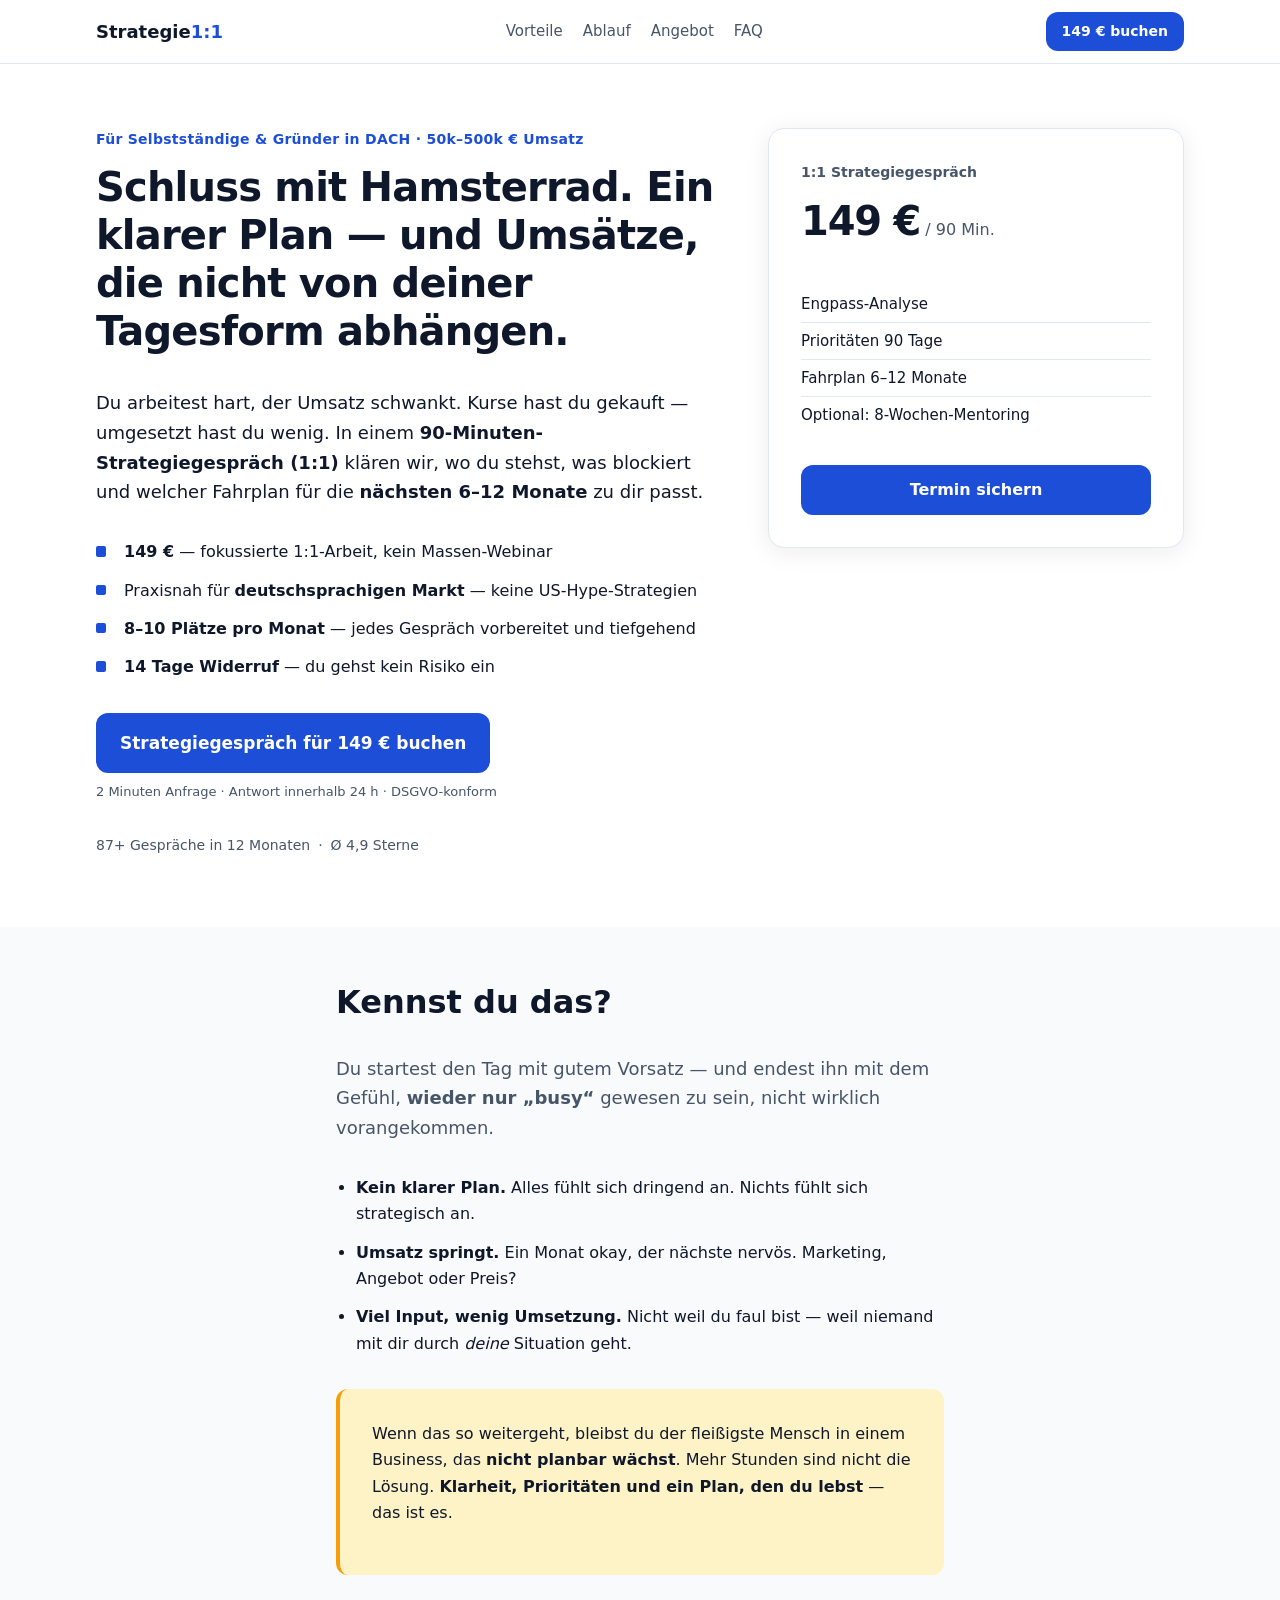
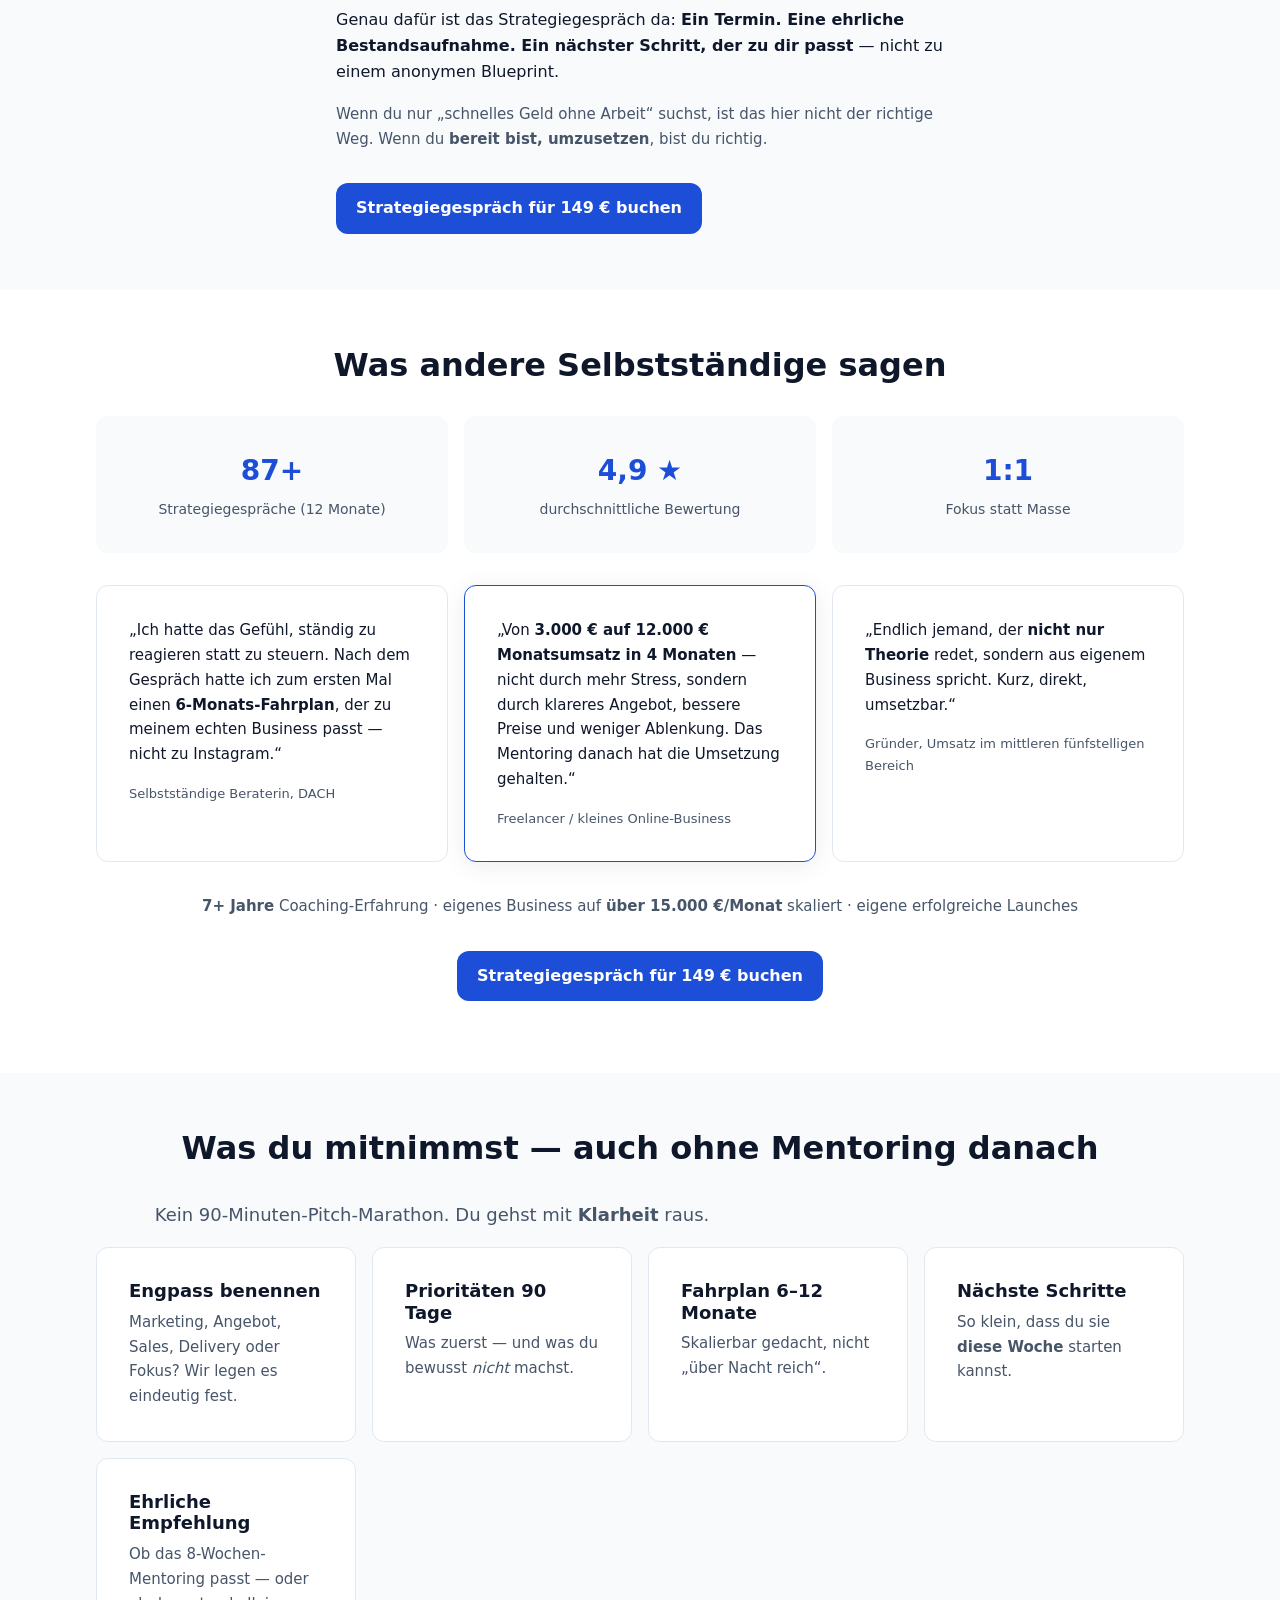
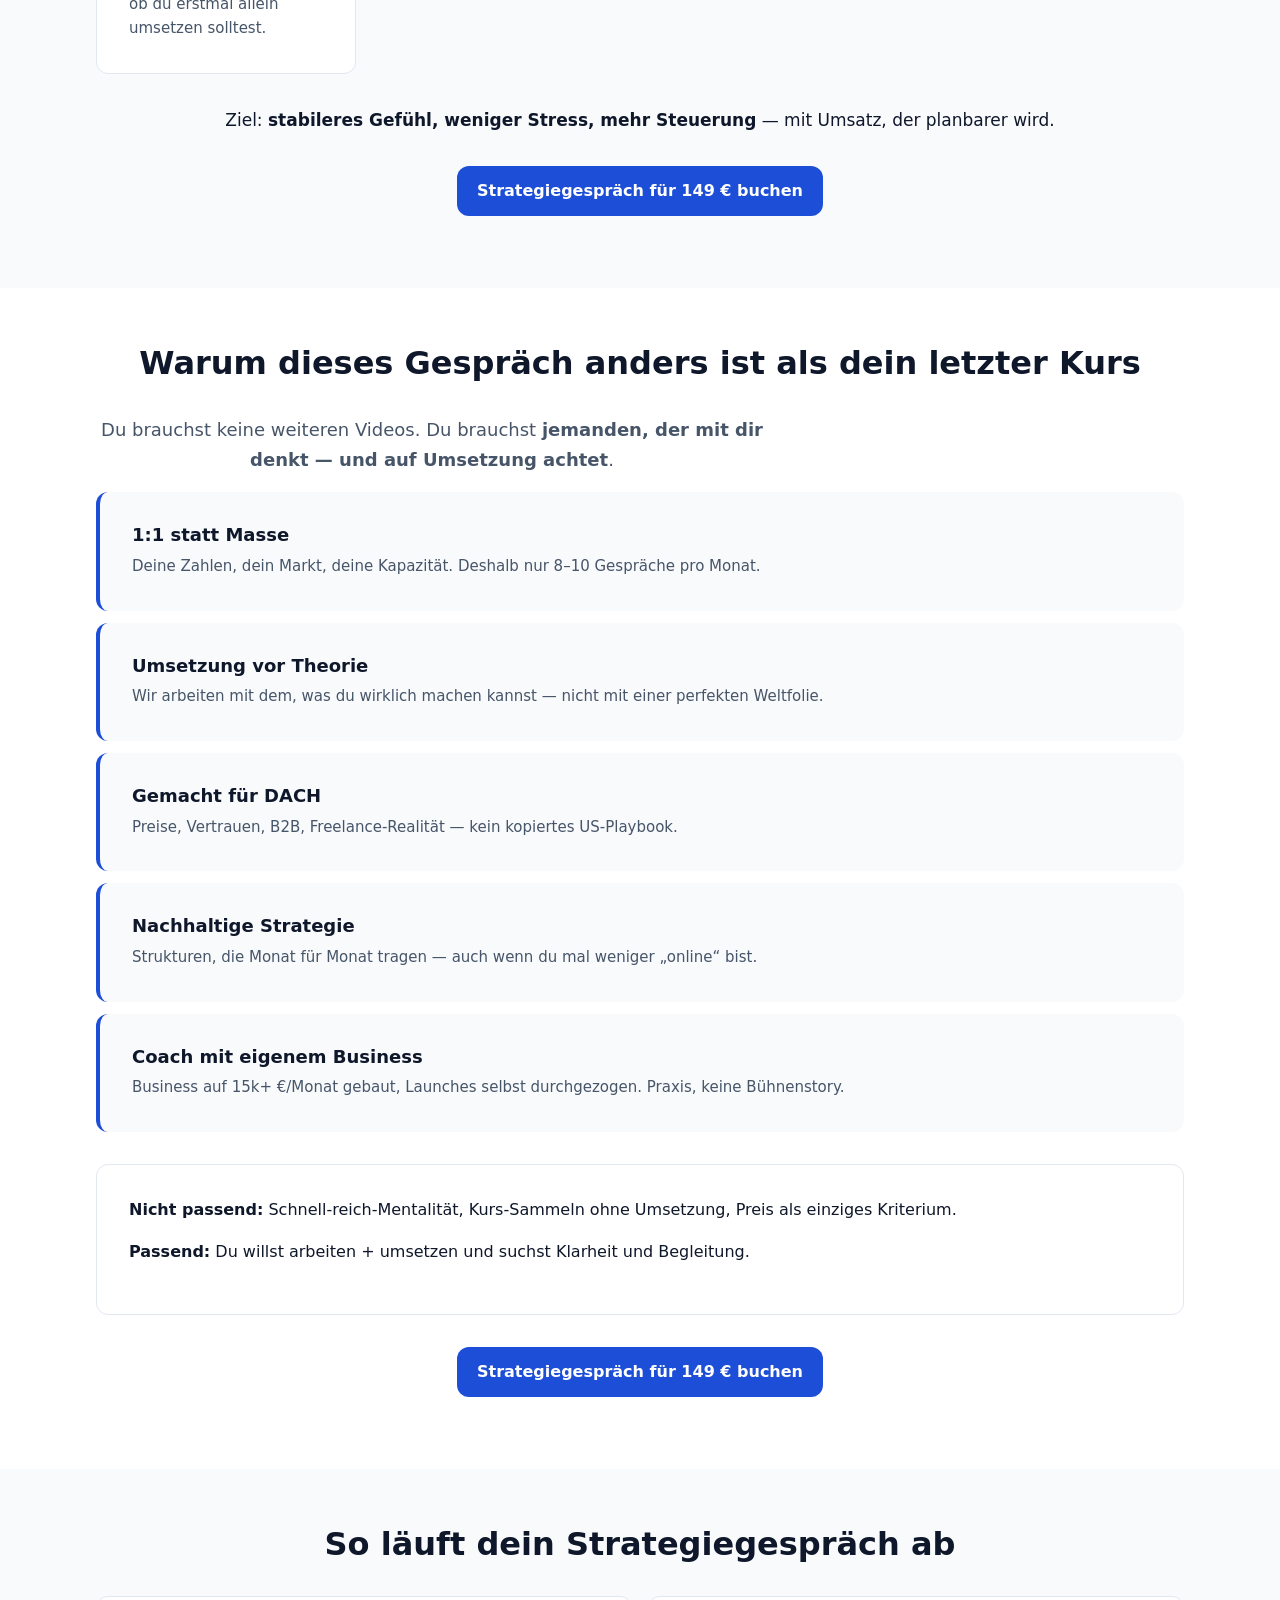
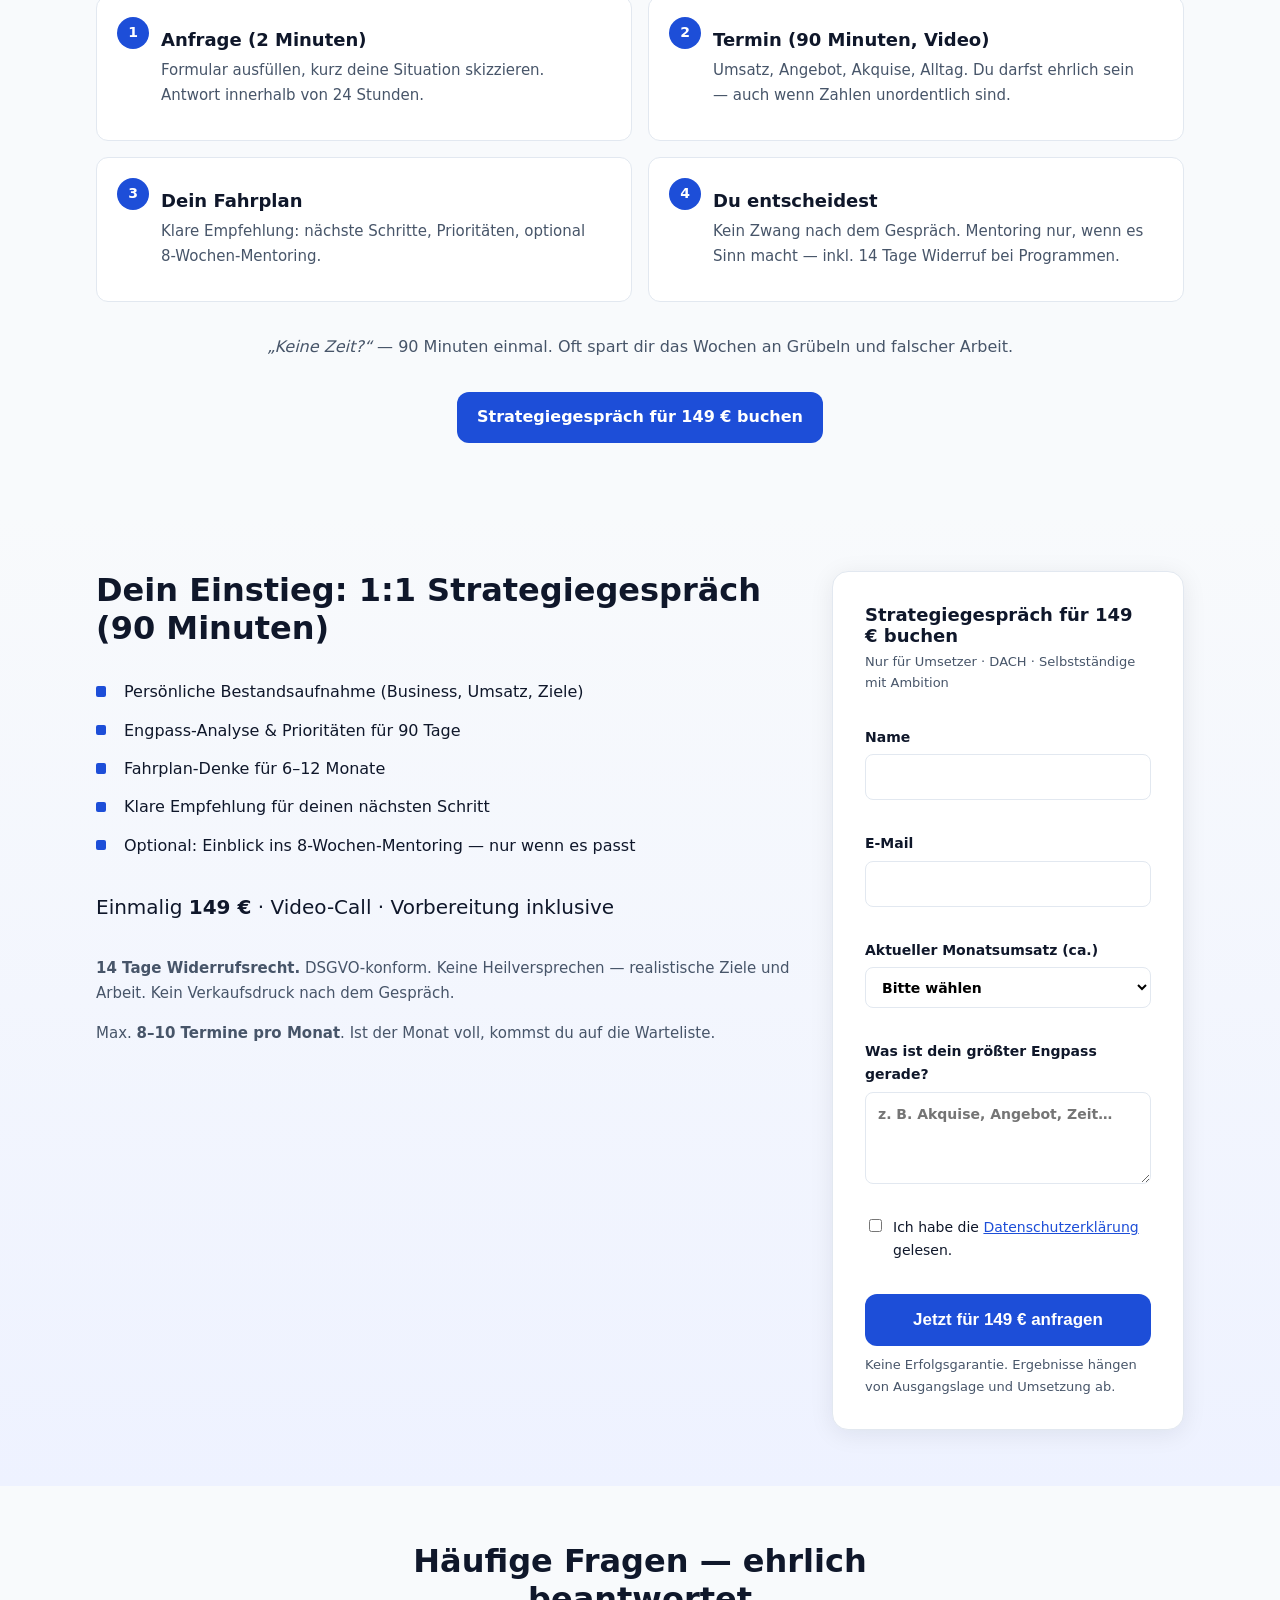
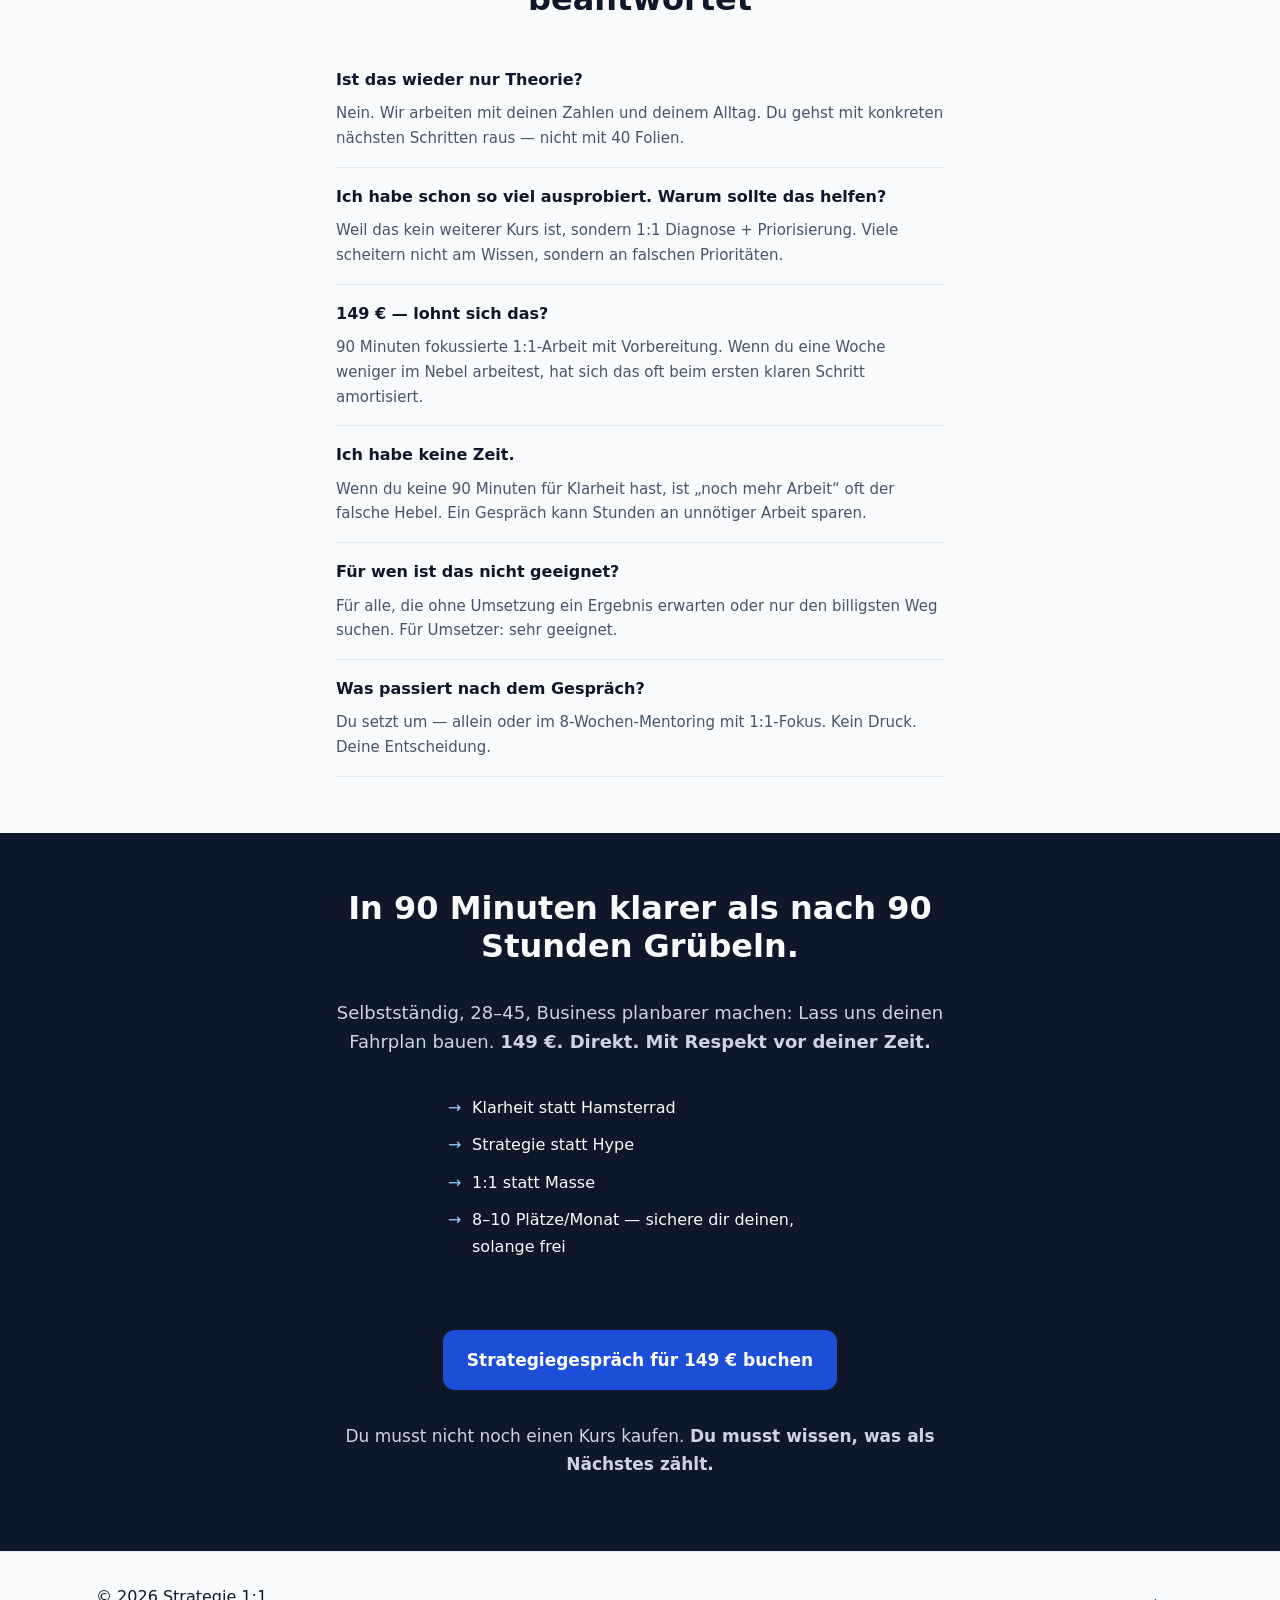
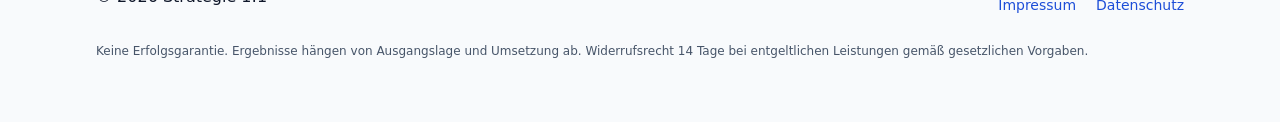
==== index.html @ 26f76123 "Landing Page: 149€ Coaching-Angebot mit Formular und Styles" ====
<!DOCTYPE html>
<html lang="de">
  <head>
    <meta charset="UTF-8" />
    <meta name="viewport" content="width=device-width, initial-scale=1.0" />
    <meta
      name="description"
      content="90-Minuten 1:1 Strategiegespräch für Selbstständige in DACH: Klarer Fahrplan, weniger Hamsterrad, planbarer Umsatz. 149 € · 8–10 Plätze pro Monat."
    />
    <title>1:1 Business-Strategiegespräch — 90 Minuten Klarheit</title>
    <link rel="stylesheet" href="css/style.css" />
  </head>
  <body class="landing">
    <header class="site-header">
      <div class="container site-header__inner">
        <a class="logo" href="#hero">Strategie<span>1:1</span></a>
        <nav class="site-nav" aria-label="Hauptnavigation">
          <a href="#vorteile">Vorteile</a>
          <a href="#ablauf">Ablauf</a>
          <a href="#angebot">Angebot</a>
          <a href="#faq">FAQ</a>
        </nav>
        <a class="btn btn--sm btn--primary" href="#buchung">149 € buchen</a>
      </div>
    </header>

    <main>
      <!-- 1. Hero -->
      <section id="hero" class="section hero">
        <div class="container hero__grid">
          <div class="hero__content">
            <p class="eyebrow">Für Selbstständige &amp; Gründer in DACH · 50k–500k € Umsatz</p>
            <h1>Schluss mit Hamsterrad. Ein klarer Plan — und Umsätze, die nicht von deiner Tagesform abhängen.</h1>
            <p class="lead">
              Du arbeitest hart, der Umsatz schwankt. Kurse hast du gekauft — umgesetzt hast du wenig. In einem
              <strong>90-Minuten-Strategiegespräch (1:1)</strong> klären wir, wo du stehst, was blockiert und welcher
              Fahrplan für die <strong>nächsten 6–12 Monate</strong> zu dir passt.
            </p>
            <ul class="checklist">
              <li><strong>149 €</strong> — fokussierte 1:1-Arbeit, kein Massen-Webinar</li>
              <li>Praxisnah für <strong>deutschsprachigen Markt</strong> — keine US-Hype-Strategien</li>
              <li><strong>8–10 Plätze pro Monat</strong> — jedes Gespräch vorbereitet und tiefgehend</li>
              <li><strong>14 Tage Widerruf</strong> — du gehst kein Risiko ein</li>
            </ul>
            <div class="hero__cta">
              <a class="btn btn--primary btn--lg" href="#buchung">Strategiegespräch für 149 € buchen</a>
              <p class="micro-copy">2 Minuten Anfrage · Antwort innerhalb 24 h · DSGVO-konform</p>
            </div>
            <p class="trust-line">
              <span>87+ Gespräche in 12 Monaten</span>
              <span aria-hidden="true">·</span>
              <span>Ø 4,9 Sterne</span>
            </p>
          </div>
          <aside class="hero__card" aria-label="Kurzüberblick Angebot">
            <p class="hero__card-label">1:1 Strategiegespräch</p>
            <p class="hero__card-price"><span class="hero__card-amount">149 €</span> <span class="hero__card-unit">/ 90 Min.</span></p>
            <ul class="hero__card-list">
              <li>Engpass-Analyse</li>
              <li>Prioritäten 90 Tage</li>
              <li>Fahrplan 6–12 Monate</li>
              <li>Optional: 8-Wochen-Mentoring</li>
            </ul>
            <a class="btn btn--primary btn--block" href="#buchung">Termin sichern</a>
          </aside>
        </div>
      </section>

      <!-- 2. Lead -->
      <section id="lead" class="section section--alt">
        <div class="container container--narrow">
          <h2>Kennst du das?</h2>
          <p class="intro">
            Du startest den Tag mit gutem Vorsatz — und endest ihn mit dem Gefühl, <strong>wieder nur „busy“</strong>
            gewesen zu sein, nicht wirklich vorangekommen.
          </p>
          <ul class="pain-list">
            <li>
              <strong>Kein klarer Plan.</strong> Alles fühlt sich dringend an. Nichts fühlt sich strategisch an.
            </li>
            <li>
              <strong>Umsatz springt.</strong> Ein Monat okay, der nächste nervös. Marketing, Angebot oder Preis?
            </li>
            <li>
              <strong>Viel Input, wenig Umsetzung.</strong> Nicht weil du faul bist — weil niemand mit dir durch
              <em>deine</em> Situation geht.
            </li>
          </ul>
          <div class="callout callout--warning">
            <p>
              Wenn das so weitergeht, bleibst du der fleißigste Mensch in einem Business, das <strong>nicht planbar
              wächst</strong>. Mehr Stunden sind nicht die Lösung. <strong>Klarheit, Prioritäten und ein Plan, den du
              lebst</strong> — das ist es.
            </p>
          </div>
          <p>
            Genau dafür ist das Strategiegespräch da: <strong>Ein Termin. Eine ehrliche Bestandsaufnahme. Ein nächster
            Schritt, der zu dir passt</strong> — nicht zu einem anonymen Blueprint.
          </p>
          <p class="filter-note">
            Wenn du nur „schnelles Geld ohne Arbeit“ suchst, ist das hier nicht der richtige Weg. Wenn du
            <strong>bereit bist, umzusetzen</strong>, bist du richtig.
          </p>
          <a class="btn btn--primary" href="#buchung">Strategiegespräch für 149 € buchen</a>
        </div>
      </section>

      <!-- 3. Proof -->
      <section id="proof" class="section">
        <div class="container">
          <h2 class="text-center">Was andere Selbstständige sagen</h2>
          <div class="stats" role="list">
            <div class="stat" role="listitem">
              <p class="stat__value">87+</p>
              <p class="stat__label">Strategiegespräche (12 Monate)</p>
            </div>
            <div class="stat" role="listitem">
              <p class="stat__value">4,9 ★</p>
              <p class="stat__label">durchschnittliche Bewertung</p>
            </div>
            <div class="stat" role="listitem">
              <p class="stat__value">1:1</p>
              <p class="stat__label">Fokus statt Masse</p>
            </div>
          </div>
          <div class="testimonials">
            <blockquote class="testimonial">
              <p>
                „Ich hatte das Gefühl, ständig zu reagieren statt zu steuern. Nach dem Gespräch hatte ich zum ersten Mal
                einen <strong>6-Monats-Fahrplan</strong>, der zu meinem echten Business passt — nicht zu Instagram.“
              </p>
              <footer>Selbstständige Beraterin, DACH</footer>
            </blockquote>
            <blockquote class="testimonial testimonial--highlight">
              <p>
                „Von <strong>3.000 € auf 12.000 € Monatsumsatz in 4 Monaten</strong> — nicht durch mehr Stress, sondern
                durch klareres Angebot, bessere Preise und weniger Ablenkung. Das Mentoring danach hat die Umsetzung
                gehalten.“
              </p>
              <footer>Freelancer / kleines Online-Business</footer>
            </blockquote>
            <blockquote class="testimonial">
              <p>
                „Endlich jemand, der <strong>nicht nur Theorie</strong> redet, sondern aus eigenem Business spricht.
                Kurz, direkt, umsetzbar.“
              </p>
              <footer>Gründer, Umsatz im mittleren fünfstelligen Bereich</footer>
            </blockquote>
          </div>
          <p class="authority text-center">
            <strong>7+ Jahre</strong> Coaching-Erfahrung · eigenes Business auf <strong>über 15.000 €/Monat</strong>
            skaliert · eigene erfolgreiche Launches
          </p>
          <p class="text-center">
            <a class="btn btn--primary" href="#buchung">Strategiegespräch für 149 € buchen</a>
          </p>
        </div>
      </section>

      <!-- 4. Benefits -->
      <section id="vorteile" class="section section--alt">
        <div class="container">
          <h2 class="text-center">Was du mitnimmst — auch ohne Mentoring danach</h2>
          <p class="intro text-center container--narrow">
            Kein 90-Minuten-Pitch-Marathon. Du gehst mit <strong>Klarheit</strong> raus.
          </p>
          <ul class="benefits-grid">
            <li class="benefit-card">
              <h3>Engpass benennen</h3>
              <p>Marketing, Angebot, Sales, Delivery oder Fokus? Wir legen es eindeutig fest.</p>
            </li>
            <li class="benefit-card">
              <h3>Prioritäten 90 Tage</h3>
              <p>Was zuerst — und was du bewusst <em>nicht</em> machst.</p>
            </li>
            <li class="benefit-card">
              <h3>Fahrplan 6–12 Monate</h3>
              <p>Skalierbar gedacht, nicht „über Nacht reich“.</p>
            </li>
            <li class="benefit-card">
              <h3>Nächste Schritte</h3>
              <p>So klein, dass du sie <strong>diese Woche</strong> starten kannst.</p>
            </li>
            <li class="benefit-card">
              <h3>Ehrliche Empfehlung</h3>
              <p>Ob das 8-Wochen-Mentoring passt — oder ob du erstmal allein umsetzen solltest.</p>
            </li>
          </ul>
          <p class="text-center outcome">
            Ziel: <strong>stabileres Gefühl, weniger Stress, mehr Steuerung</strong> — mit Umsatz, der planbarer wird.
          </p>
          <p class="text-center">
            <a class="btn btn--primary" href="#buchung">Strategiegespräch für 149 € buchen</a>
          </p>
        </div>
      </section>

      <!-- 5. Differentiators -->
      <section id="warum" class="section">
        <div class="container">
          <h2 class="text-center">Warum dieses Gespräch anders ist als dein letzter Kurs</h2>
          <p class="intro text-center container--narrow">
            Du brauchst keine weiteren Videos. Du brauchst <strong>jemanden, der mit dir denkt — und auf Umsetzung
            achtet</strong>.
          </p>
          <ol class="diff-list">
            <li>
              <h3>1:1 statt Masse</h3>
              <p>Deine Zahlen, dein Markt, deine Kapazität. Deshalb nur 8–10 Gespräche pro Monat.</p>
            </li>
            <li>
              <h3>Umsetzung vor Theorie</h3>
              <p>Wir arbeiten mit dem, was du wirklich machen kannst — nicht mit einer perfekten Weltfolie.</p>
            </li>
            <li>
              <h3>Gemacht für DACH</h3>
              <p>Preise, Vertrauen, B2B, Freelance-Realität — kein kopiertes US-Playbook.</p>
            </li>
            <li>
              <h3>Nachhaltige Strategie</h3>
              <p>Strukturen, die Monat für Monat tragen — auch wenn du mal weniger „online“ bist.</p>
            </li>
            <li>
              <h3>Coach mit eigenem Business</h3>
              <p>Business auf 15k+ €/Monat gebaut, Launches selbst durchgezogen. Praxis, keine Bühnenstory.</p>
            </li>
          </ol>
          <div class="callout callout--neutral">
            <p><strong>Nicht passend:</strong> Schnell-reich-Mentalität, Kurs-Sammeln ohne Umsetzung, Preis als einziges Kriterium.</p>
            <p><strong>Passend:</strong> Du willst arbeiten + umsetzen und suchst Klarheit und Begleitung.</p>
          </div>
          <p class="text-center">
            <a class="btn btn--primary" href="#buchung">Strategiegespräch für 149 € buchen</a>
          </p>
        </div>
      </section>

      <!-- 6. How it works -->
      <section id="ablauf" class="section section--alt">
        <div class="container">
          <h2 class="text-center">So läuft dein Strategiegespräch ab</h2>
          <ol class="steps">
            <li class="step">
              <span class="step__num" aria-hidden="true">1</span>
              <h3>Anfrage (2 Minuten)</h3>
              <p>Formular ausfüllen, kurz deine Situation skizzieren. Antwort innerhalb von 24 Stunden.</p>
            </li>
            <li class="step">
              <span class="step__num" aria-hidden="true">2</span>
              <h3>Termin (90 Minuten, Video)</h3>
              <p>Umsatz, Angebot, Akquise, Alltag. Du darfst ehrlich sein — auch wenn Zahlen unordentlich sind.</p>
            </li>
            <li class="step">
              <span class="step__num" aria-hidden="true">3</span>
              <h3>Dein Fahrplan</h3>
              <p>Klare Empfehlung: nächste Schritte, Prioritäten, optional 8-Wochen-Mentoring.</p>
            </li>
            <li class="step">
              <span class="step__num" aria-hidden="true">4</span>
              <h3>Du entscheidest</h3>
              <p>Kein Zwang nach dem Gespräch. Mentoring nur, wenn es Sinn macht — inkl. 14 Tage Widerruf bei Programmen.</p>
            </li>
          </ol>
          <p class="text-center friction">
            <em>„Keine Zeit?“</em> — 90 Minuten einmal. Oft spart dir das Wochen an Grübeln und falscher Arbeit.
          </p>
          <p class="text-center">
            <a class="btn btn--primary" href="#buchung">Strategiegespräch für 149 € buchen</a>
          </p>
        </div>
      </section>

      <!-- 7. Offer + Booking -->
      <section id="angebot" class="section section--offer">
        <div class="container offer-grid">
          <div class="offer-copy">
            <h2>Dein Einstieg: 1:1 Strategiegespräch (90 Minuten)</h2>
            <ul class="checklist">
              <li>Persönliche Bestandsaufnahme (Business, Umsatz, Ziele)</li>
              <li>Engpass-Analyse &amp; Prioritäten für 90 Tage</li>
              <li>Fahrplan-Denke für 6–12 Monate</li>
              <li>Klare Empfehlung für deinen nächsten Schritt</li>
              <li>Optional: Einblick ins 8-Wochen-Mentoring — nur wenn es passt</li>
            </ul>
            <p class="offer-price">Einmalig <strong>149 €</strong> · Video-Call · Vorbereitung inklusive</p>
            <p class="risk-reversal">
              <strong>14 Tage Widerrufsrecht.</strong> DSGVO-konform. Keine Heilversprechen — realistische Ziele und
              Arbeit. Kein Verkaufsdruck nach dem Gespräch.
            </p>
            <p class="urgency">
              Max. <strong>8–10 Termine pro Monat</strong>. Ist der Monat voll, kommst du auf die Warteliste.
            </p>
          </div>
          <div id="buchung" class="booking-card">
            <h3>Strategiegespräch für 149 € buchen</h3>
            <p class="booking-card__sub">Nur für Umsetzer · DACH · Selbstständige mit Ambition</p>
            <form class="booking-form" action="#" method="post" novalidate>
              <label>
                Name
                <input type="text" name="name" autocomplete="name" required />
              </label>
              <label>
                E-Mail
                <input type="email" name="email" autocomplete="email" required />
              </label>
              <label>
                Aktueller Monatsumsatz (ca.)
                <select name="revenue" required>
                  <option value="">Bitte wählen</option>
                  <option value="under-5k">unter 5.000 €</option>
                  <option value="5-15k">5.000 – 15.000 €</option>
                  <option value="15-30k">15.000 – 30.000 €</option>
                  <option value="30k-plus">über 30.000 €</option>
                </select>
              </label>
              <label>
                Was ist dein größter Engpass gerade?
                <textarea name="bottleneck" rows="3" required placeholder="z. B. Akquise, Angebot, Zeit…"></textarea>
              </label>
              <label class="checkbox">
                <input type="checkbox" name="privacy" required />
                <span>Ich habe die <a href="pages/datenschutz.html">Datenschutzerklärung</a> gelesen.</span>
              </label>
              <button type="submit" class="btn btn--primary btn--lg btn--block">Jetzt für 149 € anfragen</button>
              <p class="micro-copy">Keine Erfolgsgarantie. Ergebnisse hängen von Ausgangslage und Umsetzung ab.</p>
            </form>
          </div>
        </div>
      </section>

      <!-- 8. FAQ -->
      <section id="faq" class="section section--alt">
        <div class="container container--narrow">
          <h2 class="text-center">Häufige Fragen — ehrlich beantwortet</h2>
          <dl class="faq">
            <div class="faq__item">
              <dt>Ist das wieder nur Theorie?</dt>
              <dd>
                Nein. Wir arbeiten mit deinen Zahlen und deinem Alltag. Du gehst mit konkreten nächsten Schritten raus —
                nicht mit 40 Folien.
              </dd>
            </div>
            <div class="faq__item">
              <dt>Ich habe schon so viel ausprobiert. Warum sollte das helfen?</dt>
              <dd>
                Weil das kein weiterer Kurs ist, sondern 1:1 Diagnose + Priorisierung. Viele scheitern nicht am Wissen,
                sondern an falschen Prioritäten.
              </dd>
            </div>
            <div class="faq__item">
              <dt>149 € — lohnt sich das?</dt>
              <dd>
                90 Minuten fokussierte 1:1-Arbeit mit Vorbereitung. Wenn du eine Woche weniger im Nebel arbeitest, hat
                sich das oft beim ersten klaren Schritt amortisiert.
              </dd>
            </div>
            <div class="faq__item">
              <dt>Ich habe keine Zeit.</dt>
              <dd>
                Wenn du keine 90 Minuten für Klarheit hast, ist „noch mehr Arbeit“ oft der falsche Hebel. Ein Gespräch
                kann Stunden an unnötiger Arbeit sparen.
              </dd>
            </div>
            <div class="faq__item">
              <dt>Für wen ist das nicht geeignet?</dt>
              <dd>
                Für alle, die ohne Umsetzung ein Ergebnis erwarten oder nur den billigsten Weg suchen. Für Umsetzer: sehr
                geeignet.
              </dd>
            </div>
            <div class="faq__item">
              <dt>Was passiert nach dem Gespräch?</dt>
              <dd>
                Du setzt um — allein oder im 8-Wochen-Mentoring mit 1:1-Fokus. Kein Druck. Deine Entscheidung.
              </dd>
            </div>
          </dl>
        </div>
      </section>

      <!-- 9. Final CTA -->
      <section id="final-cta" class="section section--final">
        <div class="container container--narrow text-center">
          <h2>In 90 Minuten klarer als nach 90 Stunden Grübeln.</h2>
          <p class="lead">
            Selbstständig, 28–45, Business planbarer machen: Lass uns deinen Fahrplan bauen.
            <strong>149 €. Direkt. Mit Respekt vor deiner Zeit.</strong>
          </p>
          <ul class="final-bullets">
            <li>Klarheit statt Hamsterrad</li>
            <li>Strategie statt Hype</li>
            <li>1:1 statt Masse</li>
            <li>8–10 Plätze/Monat — sichere dir deinen, solange frei</li>
          </ul>
          <a class="btn btn--primary btn--lg" href="#buchung">Strategiegespräch für 149 € buchen</a>
          <p class="full-stop">Du musst nicht noch einen Kurs kaufen. <strong>Du musst wissen, was als Nächstes zählt.</strong></p>
        </div>
      </section>
    </main>

    <footer class="site-footer">
      <div class="container site-footer__inner">
        <p>&copy; <span id="year"></span> Strategie 1:1</p>
        <nav aria-label="Rechtliches">
          <a href="pages/impressum.html">Impressum</a>
          <a href="pages/datenschutz.html">Datenschutz</a>
        </nav>
      </div>
      <p class="legal-note container">
        Keine Erfolgsgarantie. Ergebnisse hängen von Ausgangslage und Umsetzung ab. Widerrufsrecht 14 Tage bei
        entgeltlichen Leistungen gemäß gesetzlichen Vorgaben.
      </p>
    </footer>

    <script src="js/main.js"></script>
  </body>
</html>
---- css/style.css ----
/* Basis-Reset & Variablen */
*,
*::before,
*::after {
  box-sizing: border-box;
}

:root {
  --color-text: #0f172a;
  --color-text-muted: #475569;
  --color-bg: #ffffff;
  --color-bg-alt: #f8fafc;
  --color-bg-offer: #0f172a;
  --color-accent: #1d4ed8;
  --color-accent-hover: #1e40af;
  --color-border: #e2e8f0;
  --color-highlight: #fef3c7;
  --font-sans: system-ui, -apple-system, "Segoe UI", Roboto, "Helvetica Neue", sans-serif;
  --space: 1rem;
  --space-lg: 2rem;
  --space-xl: 3.5rem;
  --max-width: 72rem;
  --radius: 0.75rem;
  --shadow: 0 4px 24px rgba(15, 23, 42, 0.08);
  --header-h: 4rem;
}

html {
  font-size: 100%;
  scroll-behavior: smooth;
  scroll-padding-top: calc(var(--header-h) + 1rem);
}

body {
  margin: 0;
  font-family: var(--font-sans);
  color: var(--color-text);
  background: var(--color-bg);
  line-height: 1.65;
}

img {
  max-width: 100%;
  height: auto;
}

a {
  color: var(--color-accent);
}

h1,
h2,
h3 {
  line-height: 1.2;
  margin-top: 0;
}

h1 {
  font-size: clamp(1.75rem, 4vw, 2.5rem);
  letter-spacing: -0.02em;
}

h2 {
  font-size: clamp(1.5rem, 3vw, 2rem);
  margin-bottom: var(--space-lg);
}

h3 {
  font-size: 1.125rem;
  margin-bottom: 0.5rem;
}

p {
  margin-top: 0;
}

.container {
  width: 100%;
  max-width: var(--max-width);
  margin-inline: auto;
  padding-inline: clamp(1rem, 4vw, 2rem);
}

.container--narrow {
  max-width: 42rem;
}

.text-center {
  text-align: center;
}

.intro {
  font-size: 1.125rem;
  color: var(--color-text-muted);
}

.lead {
  font-size: 1.125rem;
}

.eyebrow {
  font-size: 0.875rem;
  font-weight: 600;
  color: var(--color-accent);
  text-transform: none;
  letter-spacing: 0.02em;
  margin-bottom: 0.75rem;
}

.micro-copy {
  font-size: 0.8125rem;
  color: var(--color-text-muted);
  margin: 0.5rem 0 0;
}

.trust-line {
  display: flex;
  flex-wrap: wrap;
  gap: 0.5rem;
  font-size: 0.875rem;
  color: var(--color-text-muted);
  margin-top: var(--space-lg);
}

/* Buttons */
.btn {
  display: inline-flex;
  align-items: center;
  justify-content: center;
  gap: 0.5rem;
  padding: 0.75rem 1.25rem;
  font-size: 1rem;
  font-weight: 600;
  text-decoration: none;
  border: none;
  border-radius: var(--radius);
  cursor: pointer;
  transition: background 0.15s ease, transform 0.15s ease;
}

.btn--primary {
  background: var(--color-accent);
  color: #fff;
}

.btn--primary:hover {
  background: var(--color-accent-hover);
  color: #fff;
}

.btn--lg {
  padding: 1rem 1.5rem;
  font-size: 1.0625rem;
}

.btn--sm {
  padding: 0.5rem 1rem;
  font-size: 0.875rem;
}

.btn--block {
  width: 100%;
}

/* Header */
.site-header {
  position: sticky;
  top: 0;
  z-index: 100;
  background: rgba(255, 255, 255, 0.92);
  backdrop-filter: blur(8px);
  border-bottom: 1px solid var(--color-border);
  min-height: var(--header-h);
}

.site-header__inner {
  display: flex;
  align-items: center;
  justify-content: space-between;
  gap: 1rem;
  padding-block: 0.75rem;
}

.logo {
  font-weight: 700;
  font-size: 1.125rem;
  color: var(--color-text);
  text-decoration: none;
  flex-shrink: 0;
}

.logo span {
  color: var(--color-accent);
}

.site-nav {
  display: none;
  gap: 1.25rem;
}

.site-nav a {
  color: var(--color-text-muted);
  text-decoration: none;
  font-size: 0.9375rem;
  font-weight: 500;
}

.site-nav a:hover {
  color: var(--color-accent);
}

@media (min-width: 768px) {
  .site-nav {
    display: flex;
  }
}

/* Sections */
.section {
  padding-block: var(--space-xl);
}

.section--alt {
  background: var(--color-bg-alt);
}

.section--offer {
  background: linear-gradient(180deg, var(--color-bg-alt) 0%, #eef2ff 100%);
}

.section--final {
  background: var(--color-text);
  color: #f8fafc;
}

.section--final .lead,
.section--final .full-stop {
  color: #cbd5e1;
}

.section--final .btn--primary {
  margin-top: var(--space-lg);
}

/* Hero */
.hero {
  padding-top: clamp(2rem, 6vw, 4rem);
}

.hero__grid {
  display: grid;
  gap: var(--space-lg);
  align-items: start;
}

@media (min-width: 960px) {
  .hero__grid {
    grid-template-columns: 1.2fr 0.8fr;
    gap: 3rem;
  }
}

.checklist {
  list-style: none;
  padding: 0;
  margin: var(--space-lg) 0;
}

.checklist li {
  position: relative;
  padding-left: 1.75rem;
  margin-bottom: 0.75rem;
}

.checklist li::before {
  content: "";
  position: absolute;
  left: 0;
  top: 0.45rem;
  width: 0.65rem;
  height: 0.65rem;
  background: var(--color-accent);
  border-radius: 2px;
}

.hero__card {
  background: #fff;
  border: 1px solid var(--color-border);
  border-radius: calc(var(--radius) + 4px);
  padding: var(--space-lg);
  box-shadow: var(--shadow);
}

.hero__card-label {
  font-size: 0.875rem;
  font-weight: 600;
  color: var(--color-text-muted);
  margin: 0 0 0.25rem;
}

.hero__card-price {
  margin: 0 0 var(--space-lg);
}

.hero__card-amount {
  font-size: 2.5rem;
  font-weight: 800;
  letter-spacing: -0.03em;
}

.hero__card-unit {
  font-size: 1rem;
  color: var(--color-text-muted);
}

.hero__card-list {
  list-style: none;
  padding: 0;
  margin: 0 0 var(--space-lg);
  font-size: 0.9375rem;
}

.hero__card-list li {
  padding: 0.35rem 0;
  border-bottom: 1px solid var(--color-border);
}

.hero__card-list li:last-child {
  border-bottom: none;
}

/* Lead */
.pain-list {
  padding-left: 1.25rem;
  margin: var(--space-lg) 0;
}

.pain-list li {
  margin-bottom: 0.75rem;
}

.callout {
  border-radius: var(--radius);
  padding: var(--space-lg);
  margin: var(--space-lg) 0;
}

.callout--warning {
  background: var(--color-highlight);
  border-left: 4px solid #f59e0b;
}

.callout--neutral {
  background: #fff;
  border: 1px solid var(--color-border);
}

.filter-note {
  font-size: 0.9375rem;
  color: var(--color-text-muted);
  margin-bottom: var(--space-lg);
}

/* Stats */
.stats {
  display: grid;
  grid-template-columns: repeat(auto-fit, minmax(10rem, 1fr));
  gap: 1rem;
  margin-bottom: var(--space-lg);
}

.stat {
  text-align: center;
  padding: var(--space-lg);
  background: var(--color-bg-alt);
  border-radius: var(--radius);
}

.stat__value {
  font-size: 1.75rem;
  font-weight: 800;
  margin: 0;
  color: var(--color-accent);
}

.stat__label {
  font-size: 0.875rem;
  color: var(--color-text-muted);
  margin: 0.25rem 0 0;
}

/* Testimonials */
.testimonials {
  display: grid;
  gap: 1rem;
  margin-bottom: var(--space-lg);
}

@media (min-width: 768px) {
  .testimonials {
    grid-template-columns: repeat(3, 1fr);
  }
}

.testimonial {
  margin: 0;
  padding: var(--space-lg);
  background: #fff;
  border: 1px solid var(--color-border);
  border-radius: var(--radius);
  font-size: 0.9375rem;
}

.testimonial--highlight {
  border-color: var(--color-accent);
  box-shadow: var(--shadow);
}

.testimonial footer {
  margin-top: 1rem;
  font-size: 0.8125rem;
  color: var(--color-text-muted);
  font-style: normal;
}

.authority {
  font-size: 0.9375rem;
  color: var(--color-text-muted);
  margin-bottom: var(--space-lg);
}

/* Benefits */
.benefits-grid {
  list-style: none;
  padding: 0;
  margin: 0 0 var(--space-lg);
  display: grid;
  gap: 1rem;
  grid-template-columns: repeat(auto-fit, minmax(14rem, 1fr));
}

.benefit-card {
  background: #fff;
  border: 1px solid var(--color-border);
  border-radius: var(--radius);
  padding: var(--space-lg);
}

.benefit-card p {
  margin: 0;
  font-size: 0.9375rem;
  color: var(--color-text-muted);
}

.outcome {
  font-size: 1.0625rem;
  margin-bottom: var(--space-lg);
}

/* Differentiators */
.diff-list {
  list-style: none;
  padding: 0;
  margin: 0 0 var(--space-lg);
  counter-reset: diff;
}

.diff-list li {
  counter-increment: diff;
  padding: var(--space-lg);
  margin-bottom: 0.75rem;
  background: var(--color-bg-alt);
  border-radius: var(--radius);
  border-left: 4px solid var(--color-accent);
}

.diff-list li p {
  margin: 0;
  color: var(--color-text-muted);
  font-size: 0.9375rem;
}

/* Steps */
.steps {
  list-style: none;
  padding: 0;
  margin: 0 0 var(--space-lg);
  display: grid;
  gap: 1rem;
}

@media (min-width: 768px) {
  .steps {
    grid-template-columns: repeat(2, 1fr);
  }
}

.step {
  position: relative;
  padding: var(--space-lg);
  padding-left: 4rem;
  background: #fff;
  border-radius: var(--radius);
  border: 1px solid var(--color-border);
}

.step__num {
  position: absolute;
  left: 1.25rem;
  top: 1.25rem;
  width: 2rem;
  height: 2rem;
  display: flex;
  align-items: center;
  justify-content: center;
  background: var(--color-accent);
  color: #fff;
  font-weight: 700;
  border-radius: 50%;
  font-size: 0.875rem;
}

.step p {
  margin: 0;
  font-size: 0.9375rem;
  color: var(--color-text-muted);
}

.friction {
  color: var(--color-text-muted);
  margin-bottom: var(--space-lg);
}

/* Offer + form */
.offer-grid {
  display: grid;
  gap: var(--space-lg);
  align-items: start;
}

@media (min-width: 960px) {
  .offer-grid {
    grid-template-columns: 1fr 22rem;
  }
}

.offer-price {
  font-size: 1.25rem;
  margin: var(--space-lg) 0;
}

.risk-reversal,
.urgency {
  font-size: 0.9375rem;
  color: var(--color-text-muted);
}

.booking-card {
  background: #fff;
  border-radius: calc(var(--radius) + 4px);
  padding: var(--space-lg);
  box-shadow: var(--shadow);
  border: 1px solid var(--color-border);
  scroll-margin-top: calc(var(--header-h) + 1rem);
}

.booking-card h3 {
  margin-bottom: 0.25rem;
}

.booking-card__sub {
  font-size: 0.8125rem;
  color: var(--color-text-muted);
  margin-bottom: var(--space-lg);
}

.booking-form label {
  display: block;
  font-size: 0.875rem;
  font-weight: 600;
  margin-bottom: var(--space-lg);
}

.booking-form label.checkbox {
  display: flex;
  align-items: flex-start;
  gap: 0.5rem;
  font-weight: 400;
}

.booking-form input,
.booking-form select,
.booking-form textarea {
  display: block;
  width: 100%;
  margin-top: 0.35rem;
  padding: 0.65rem 0.75rem;
  font: inherit;
  border: 1px solid var(--color-border);
  border-radius: 0.5rem;
  background: #fff;
}

.booking-form input:focus,
.booking-form select:focus,
.booking-form textarea:focus {
  outline: 2px solid var(--color-accent);
  outline-offset: 1px;
}

.booking-form .checkbox input {
  width: auto;
  margin-top: 0.2rem;
}

/* FAQ */
.faq {
  margin: 0;
}

.faq__item {
  border-bottom: 1px solid var(--color-border);
  padding-block: 1rem;
}

.faq__item dt {
  font-weight: 700;
  margin-bottom: 0.5rem;
}

.faq__item dd {
  margin: 0;
  color: var(--color-text-muted);
  font-size: 0.9375rem;
}

/* Final */
.final-bullets {
  list-style: none;
  padding: 0;
  margin: var(--space-lg) auto;
  max-width: 24rem;
  text-align: left;
}

.final-bullets li {
  padding: 0.35rem 0 0.35rem 1.5rem;
  position: relative;
}

.final-bullets li::before {
  content: "→";
  position: absolute;
  left: 0;
  color: #93c5fd;
}

.full-stop {
  margin-top: var(--space-lg);
  font-size: 1.0625rem;
}

/* Footer */
.site-footer {
  border-top: 1px solid var(--color-border);
  padding-block: var(--space-lg);
  background: var(--color-bg-alt);
}

.site-footer__inner {
  display: flex;
  flex-wrap: wrap;
  align-items: center;
  justify-content: space-between;
  gap: 1rem;
}

.site-footer nav {
  display: flex;
  gap: 1.25rem;
}

.site-footer nav a {
  font-size: 0.875rem;
  text-decoration: none;
}

.legal-note {
  font-size: 0.75rem;
  color: var(--color-text-muted);
  margin-top: 1rem;
  padding-bottom: 1rem;
}

/* Legacy pages (about, contact) */
body:not(.landing) header,
body:not(.landing) main,
body:not(.landing) footer {
  max-width: var(--max-width);
  margin-inline: auto;
  padding: var(--space);
}

body:not(.landing) nav {
  display: flex;
  gap: var(--space);
  flex-wrap: wrap;
}

body:not(.landing) nav a {
  color: var(--color-accent);
  text-decoration: none;
}

body:not(.landing) nav a:hover {
  text-decoration: underline;
}
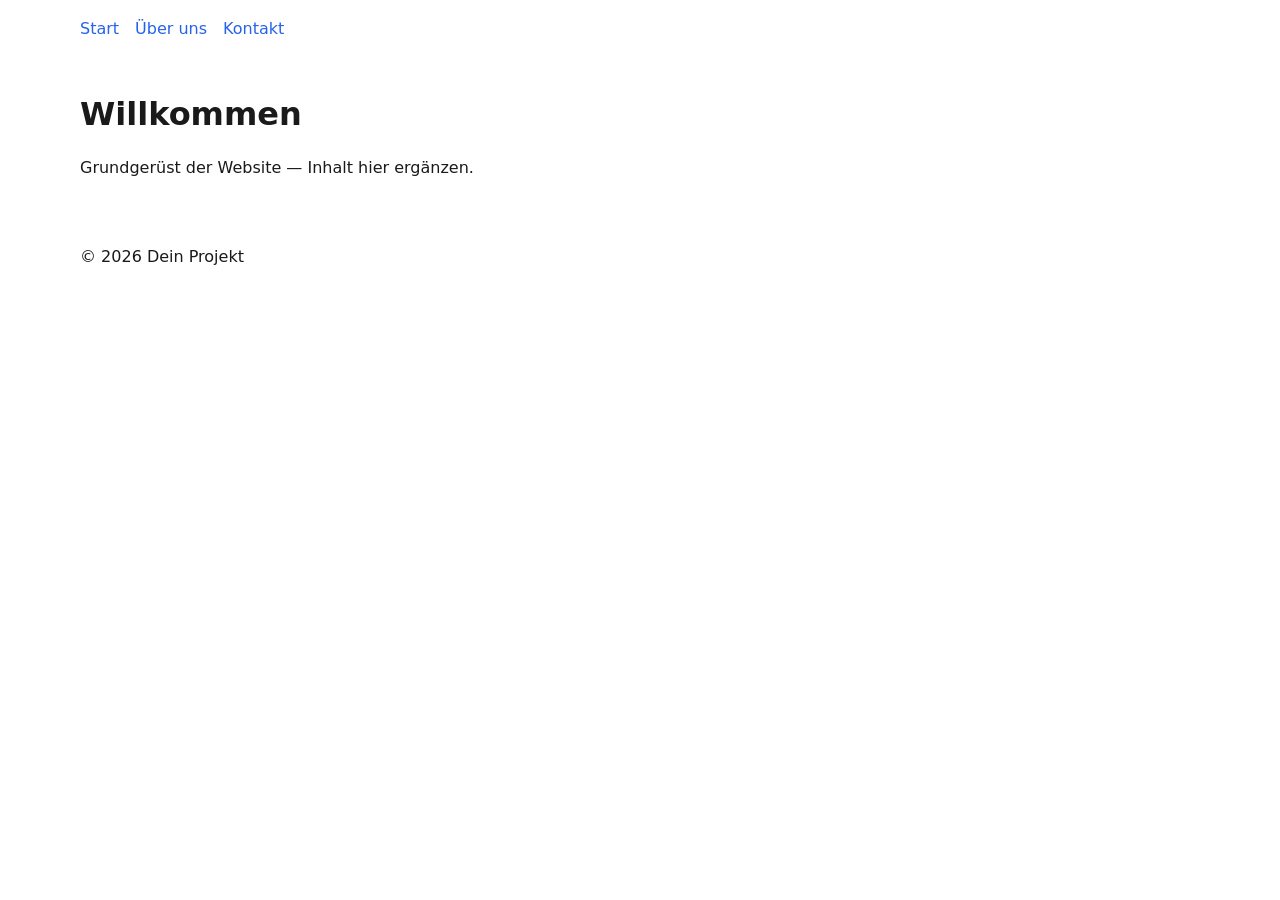
==== commit c2bce0ed: "Zurück zur statischen Website-Grundvorlage" ====
--- a/index.html
+++ b/index.html
@@ -3,413 +3,26 @@
   <head>
     <meta charset="UTF-8" />
     <meta name="viewport" content="width=device-width, initial-scale=1.0" />
-    <meta
-      name="description"
-      content="90-Minuten 1:1 Strategiegespräch für Selbstständige in DACH: Klarer Fahrplan, weniger Hamsterrad, planbarer Umsatz. 149 € · 8–10 Plätze pro Monat."
-    />
-    <title>1:1 Business-Strategiegespräch — 90 Minuten Klarheit</title>
+    <meta name="description" content="Beschreibung deiner Website" />
+    <title>Startseite</title>
     <link rel="stylesheet" href="css/style.css" />
   </head>
-  <body class="landing">
-    <header class="site-header">
-      <div class="container site-header__inner">
-        <a class="logo" href="#hero">Strategie<span>1:1</span></a>
-        <nav class="site-nav" aria-label="Hauptnavigation">
-          <a href="#vorteile">Vorteile</a>
-          <a href="#ablauf">Ablauf</a>
-          <a href="#angebot">Angebot</a>
-          <a href="#faq">FAQ</a>
-        </nav>
-        <a class="btn btn--sm btn--primary" href="#buchung">149 € buchen</a>
-      </div>
+  <body>
+    <header>
+      <nav>
+        <a href="index.html">Start</a>
+        <a href="pages/about.html">Über uns</a>
+        <a href="pages/contact.html">Kontakt</a>
+      </nav>
     </header>
 
     <main>
-      <!-- 1. Hero -->
-      <section id="hero" class="section hero">
-        <div class="container hero__grid">
-          <div class="hero__content">
-            <p class="eyebrow">Für Selbstständige &amp; Gründer in DACH · 50k–500k € Umsatz</p>
-            <h1>Schluss mit Hamsterrad. Ein klarer Plan — und Umsätze, die nicht von deiner Tagesform abhängen.</h1>
-            <p class="lead">
-              Du arbeitest hart, der Umsatz schwankt. Kurse hast du gekauft — umgesetzt hast du wenig. In einem
-              <strong>90-Minuten-Strategiegespräch (1:1)</strong> klären wir, wo du stehst, was blockiert und welcher
-              Fahrplan für die <strong>nächsten 6–12 Monate</strong> zu dir passt.
-            </p>
-            <ul class="checklist">
-              <li><strong>149 €</strong> — fokussierte 1:1-Arbeit, kein Massen-Webinar</li>
-              <li>Praxisnah für <strong>deutschsprachigen Markt</strong> — keine US-Hype-Strategien</li>
-              <li><strong>8–10 Plätze pro Monat</strong> — jedes Gespräch vorbereitet und tiefgehend</li>
-              <li><strong>14 Tage Widerruf</strong> — du gehst kein Risiko ein</li>
-            </ul>
-            <div class="hero__cta">
-              <a class="btn btn--primary btn--lg" href="#buchung">Strategiegespräch für 149 € buchen</a>
-              <p class="micro-copy">2 Minuten Anfrage · Antwort innerhalb 24 h · DSGVO-konform</p>
-            </div>
-            <p class="trust-line">
-              <span>87+ Gespräche in 12 Monaten</span>
-              <span aria-hidden="true">·</span>
-              <span>Ø 4,9 Sterne</span>
-            </p>
-          </div>
-          <aside class="hero__card" aria-label="Kurzüberblick Angebot">
-            <p class="hero__card-label">1:1 Strategiegespräch</p>
-            <p class="hero__card-price"><span class="hero__card-amount">149 €</span> <span class="hero__card-unit">/ 90 Min.</span></p>
-            <ul class="hero__card-list">
-              <li>Engpass-Analyse</li>
-              <li>Prioritäten 90 Tage</li>
-              <li>Fahrplan 6–12 Monate</li>
-              <li>Optional: 8-Wochen-Mentoring</li>
-            </ul>
-            <a class="btn btn--primary btn--block" href="#buchung">Termin sichern</a>
-          </aside>
-        </div>
-      </section>
-
-      <!-- 2. Lead -->
-      <section id="lead" class="section section--alt">
-        <div class="container container--narrow">
-          <h2>Kennst du das?</h2>
-          <p class="intro">
-            Du startest den Tag mit gutem Vorsatz — und endest ihn mit dem Gefühl, <strong>wieder nur „busy“</strong>
-            gewesen zu sein, nicht wirklich vorangekommen.
-          </p>
-          <ul class="pain-list">
-            <li>
-              <strong>Kein klarer Plan.</strong> Alles fühlt sich dringend an. Nichts fühlt sich strategisch an.
-            </li>
-            <li>
-              <strong>Umsatz springt.</strong> Ein Monat okay, der nächste nervös. Marketing, Angebot oder Preis?
-            </li>
-            <li>
-              <strong>Viel Input, wenig Umsetzung.</strong> Nicht weil du faul bist — weil niemand mit dir durch
-              <em>deine</em> Situation geht.
-            </li>
-          </ul>
-          <div class="callout callout--warning">
-            <p>
-              Wenn das so weitergeht, bleibst du der fleißigste Mensch in einem Business, das <strong>nicht planbar
-              wächst</strong>. Mehr Stunden sind nicht die Lösung. <strong>Klarheit, Prioritäten und ein Plan, den du
-              lebst</strong> — das ist es.
-            </p>
-          </div>
-          <p>
-            Genau dafür ist das Strategiegespräch da: <strong>Ein Termin. Eine ehrliche Bestandsaufnahme. Ein nächster
-            Schritt, der zu dir passt</strong> — nicht zu einem anonymen Blueprint.
-          </p>
-          <p class="filter-note">
-            Wenn du nur „schnelles Geld ohne Arbeit“ suchst, ist das hier nicht der richtige Weg. Wenn du
-            <strong>bereit bist, umzusetzen</strong>, bist du richtig.
-          </p>
-          <a class="btn btn--primary" href="#buchung">Strategiegespräch für 149 € buchen</a>
-        </div>
-      </section>
-
-      <!-- 3. Proof -->
-      <section id="proof" class="section">
-        <div class="container">
-          <h2 class="text-center">Was andere Selbstständige sagen</h2>
-          <div class="stats" role="list">
-            <div class="stat" role="listitem">
-              <p class="stat__value">87+</p>
-              <p class="stat__label">Strategiegespräche (12 Monate)</p>
-            </div>
-            <div class="stat" role="listitem">
-              <p class="stat__value">4,9 ★</p>
-              <p class="stat__label">durchschnittliche Bewertung</p>
-            </div>
-            <div class="stat" role="listitem">
-              <p class="stat__value">1:1</p>
-              <p class="stat__label">Fokus statt Masse</p>
-            </div>
-          </div>
-          <div class="testimonials">
-            <blockquote class="testimonial">
-              <p>
-                „Ich hatte das Gefühl, ständig zu reagieren statt zu steuern. Nach dem Gespräch hatte ich zum ersten Mal
-                einen <strong>6-Monats-Fahrplan</strong>, der zu meinem echten Business passt — nicht zu Instagram.“
-              </p>
-              <footer>Selbstständige Beraterin, DACH</footer>
-            </blockquote>
-            <blockquote class="testimonial testimonial--highlight">
-              <p>
-                „Von <strong>3.000 € auf 12.000 € Monatsumsatz in 4 Monaten</strong> — nicht durch mehr Stress, sondern
-                durch klareres Angebot, bessere Preise und weniger Ablenkung. Das Mentoring danach hat die Umsetzung
-                gehalten.“
-              </p>
-              <footer>Freelancer / kleines Online-Business</footer>
-            </blockquote>
-            <blockquote class="testimonial">
-              <p>
-                „Endlich jemand, der <strong>nicht nur Theorie</strong> redet, sondern aus eigenem Business spricht.
-                Kurz, direkt, umsetzbar.“
-              </p>
-              <footer>Gründer, Umsatz im mittleren fünfstelligen Bereich</footer>
-            </blockquote>
-          </div>
-          <p class="authority text-center">
-            <strong>7+ Jahre</strong> Coaching-Erfahrung · eigenes Business auf <strong>über 15.000 €/Monat</strong>
-            skaliert · eigene erfolgreiche Launches
-          </p>
-          <p class="text-center">
-            <a class="btn btn--primary" href="#buchung">Strategiegespräch für 149 € buchen</a>
-          </p>
-        </div>
-      </section>
-
-      <!-- 4. Benefits -->
-      <section id="vorteile" class="section section--alt">
-        <div class="container">
-          <h2 class="text-center">Was du mitnimmst — auch ohne Mentoring danach</h2>
-          <p class="intro text-center container--narrow">
-            Kein 90-Minuten-Pitch-Marathon. Du gehst mit <strong>Klarheit</strong> raus.
-          </p>
-          <ul class="benefits-grid">
-            <li class="benefit-card">
-              <h3>Engpass benennen</h3>
-              <p>Marketing, Angebot, Sales, Delivery oder Fokus? Wir legen es eindeutig fest.</p>
-            </li>
-            <li class="benefit-card">
-              <h3>Prioritäten 90 Tage</h3>
-              <p>Was zuerst — und was du bewusst <em>nicht</em> machst.</p>
-            </li>
-            <li class="benefit-card">
-              <h3>Fahrplan 6–12 Monate</h3>
-              <p>Skalierbar gedacht, nicht „über Nacht reich“.</p>
-            </li>
-            <li class="benefit-card">
-              <h3>Nächste Schritte</h3>
-              <p>So klein, dass du sie <strong>diese Woche</strong> starten kannst.</p>
-            </li>
-            <li class="benefit-card">
-              <h3>Ehrliche Empfehlung</h3>
-              <p>Ob das 8-Wochen-Mentoring passt — oder ob du erstmal allein umsetzen solltest.</p>
-            </li>
-          </ul>
-          <p class="text-center outcome">
-            Ziel: <strong>stabileres Gefühl, weniger Stress, mehr Steuerung</strong> — mit Umsatz, der planbarer wird.
-          </p>
-          <p class="text-center">
-            <a class="btn btn--primary" href="#buchung">Strategiegespräch für 149 € buchen</a>
-          </p>
-        </div>
-      </section>
-
-      <!-- 5. Differentiators -->
-      <section id="warum" class="section">
-        <div class="container">
-          <h2 class="text-center">Warum dieses Gespräch anders ist als dein letzter Kurs</h2>
-          <p class="intro text-center container--narrow">
-            Du brauchst keine weiteren Videos. Du brauchst <strong>jemanden, der mit dir denkt — und auf Umsetzung
-            achtet</strong>.
-          </p>
-          <ol class="diff-list">
-            <li>
-              <h3>1:1 statt Masse</h3>
-              <p>Deine Zahlen, dein Markt, deine Kapazität. Deshalb nur 8–10 Gespräche pro Monat.</p>
-            </li>
-            <li>
-              <h3>Umsetzung vor Theorie</h3>
-              <p>Wir arbeiten mit dem, was du wirklich machen kannst — nicht mit einer perfekten Weltfolie.</p>
-            </li>
-            <li>
-              <h3>Gemacht für DACH</h3>
-              <p>Preise, Vertrauen, B2B, Freelance-Realität — kein kopiertes US-Playbook.</p>
-            </li>
-            <li>
-              <h3>Nachhaltige Strategie</h3>
-              <p>Strukturen, die Monat für Monat tragen — auch wenn du mal weniger „online“ bist.</p>
-            </li>
-            <li>
-              <h3>Coach mit eigenem Business</h3>
-              <p>Business auf 15k+ €/Monat gebaut, Launches selbst durchgezogen. Praxis, keine Bühnenstory.</p>
-            </li>
-          </ol>
-          <div class="callout callout--neutral">
-            <p><strong>Nicht passend:</strong> Schnell-reich-Mentalität, Kurs-Sammeln ohne Umsetzung, Preis als einziges Kriterium.</p>
-            <p><strong>Passend:</strong> Du willst arbeiten + umsetzen und suchst Klarheit und Begleitung.</p>
-          </div>
-          <p class="text-center">
-            <a class="btn btn--primary" href="#buchung">Strategiegespräch für 149 € buchen</a>
-          </p>
-        </div>
-      </section>
-
-      <!-- 6. How it works -->
-      <section id="ablauf" class="section section--alt">
-        <div class="container">
-          <h2 class="text-center">So läuft dein Strategiegespräch ab</h2>
-          <ol class="steps">
-            <li class="step">
-              <span class="step__num" aria-hidden="true">1</span>
-              <h3>Anfrage (2 Minuten)</h3>
-              <p>Formular ausfüllen, kurz deine Situation skizzieren. Antwort innerhalb von 24 Stunden.</p>
-            </li>
-            <li class="step">
-              <span class="step__num" aria-hidden="true">2</span>
-              <h3>Termin (90 Minuten, Video)</h3>
-              <p>Umsatz, Angebot, Akquise, Alltag. Du darfst ehrlich sein — auch wenn Zahlen unordentlich sind.</p>
-            </li>
-            <li class="step">
-              <span class="step__num" aria-hidden="true">3</span>
-              <h3>Dein Fahrplan</h3>
-              <p>Klare Empfehlung: nächste Schritte, Prioritäten, optional 8-Wochen-Mentoring.</p>
-            </li>
-            <li class="step">
-              <span class="step__num" aria-hidden="true">4</span>
-              <h3>Du entscheidest</h3>
-              <p>Kein Zwang nach dem Gespräch. Mentoring nur, wenn es Sinn macht — inkl. 14 Tage Widerruf bei Programmen.</p>
-            </li>
-          </ol>
-          <p class="text-center friction">
-            <em>„Keine Zeit?“</em> — 90 Minuten einmal. Oft spart dir das Wochen an Grübeln und falscher Arbeit.
-          </p>
-          <p class="text-center">
-            <a class="btn btn--primary" href="#buchung">Strategiegespräch für 149 € buchen</a>
-          </p>
-        </div>
-      </section>
-
-      <!-- 7. Offer + Booking -->
-      <section id="angebot" class="section section--offer">
-        <div class="container offer-grid">
-          <div class="offer-copy">
-            <h2>Dein Einstieg: 1:1 Strategiegespräch (90 Minuten)</h2>
-            <ul class="checklist">
-              <li>Persönliche Bestandsaufnahme (Business, Umsatz, Ziele)</li>
-              <li>Engpass-Analyse &amp; Prioritäten für 90 Tage</li>
-              <li>Fahrplan-Denke für 6–12 Monate</li>
-              <li>Klare Empfehlung für deinen nächsten Schritt</li>
-              <li>Optional: Einblick ins 8-Wochen-Mentoring — nur wenn es passt</li>
-            </ul>
-            <p class="offer-price">Einmalig <strong>149 €</strong> · Video-Call · Vorbereitung inklusive</p>
-            <p class="risk-reversal">
-              <strong>14 Tage Widerrufsrecht.</strong> DSGVO-konform. Keine Heilversprechen — realistische Ziele und
-              Arbeit. Kein Verkaufsdruck nach dem Gespräch.
-            </p>
-            <p class="urgency">
-              Max. <strong>8–10 Termine pro Monat</strong>. Ist der Monat voll, kommst du auf die Warteliste.
-            </p>
-          </div>
-          <div id="buchung" class="booking-card">
-            <h3>Strategiegespräch für 149 € buchen</h3>
-            <p class="booking-card__sub">Nur für Umsetzer · DACH · Selbstständige mit Ambition</p>
-            <form class="booking-form" action="#" method="post" novalidate>
-              <label>
-                Name
-                <input type="text" name="name" autocomplete="name" required />
-              </label>
-              <label>
-                E-Mail
-                <input type="email" name="email" autocomplete="email" required />
-              </label>
-              <label>
-                Aktueller Monatsumsatz (ca.)
-                <select name="revenue" required>
-                  <option value="">Bitte wählen</option>
-                  <option value="under-5k">unter 5.000 €</option>
-                  <option value="5-15k">5.000 – 15.000 €</option>
-                  <option value="15-30k">15.000 – 30.000 €</option>
-                  <option value="30k-plus">über 30.000 €</option>
-                </select>
-              </label>
-              <label>
-                Was ist dein größter Engpass gerade?
-                <textarea name="bottleneck" rows="3" required placeholder="z. B. Akquise, Angebot, Zeit…"></textarea>
-              </label>
-              <label class="checkbox">
-                <input type="checkbox" name="privacy" required />
-                <span>Ich habe die <a href="pages/datenschutz.html">Datenschutzerklärung</a> gelesen.</span>
-              </label>
-              <button type="submit" class="btn btn--primary btn--lg btn--block">Jetzt für 149 € anfragen</button>
-              <p class="micro-copy">Keine Erfolgsgarantie. Ergebnisse hängen von Ausgangslage und Umsetzung ab.</p>
-            </form>
-          </div>
-        </div>
-      </section>
-
-      <!-- 8. FAQ -->
-      <section id="faq" class="section section--alt">
-        <div class="container container--narrow">
-          <h2 class="text-center">Häufige Fragen — ehrlich beantwortet</h2>
-          <dl class="faq">
-            <div class="faq__item">
-              <dt>Ist das wieder nur Theorie?</dt>
-              <dd>
-                Nein. Wir arbeiten mit deinen Zahlen und deinem Alltag. Du gehst mit konkreten nächsten Schritten raus —
-                nicht mit 40 Folien.
-              </dd>
-            </div>
-            <div class="faq__item">
-              <dt>Ich habe schon so viel ausprobiert. Warum sollte das helfen?</dt>
-              <dd>
-                Weil das kein weiterer Kurs ist, sondern 1:1 Diagnose + Priorisierung. Viele scheitern nicht am Wissen,
-                sondern an falschen Prioritäten.
-              </dd>
-            </div>
-            <div class="faq__item">
-              <dt>149 € — lohnt sich das?</dt>
-              <dd>
-                90 Minuten fokussierte 1:1-Arbeit mit Vorbereitung. Wenn du eine Woche weniger im Nebel arbeitest, hat
-                sich das oft beim ersten klaren Schritt amortisiert.
-              </dd>
-            </div>
-            <div class="faq__item">
-              <dt>Ich habe keine Zeit.</dt>
-              <dd>
-                Wenn du keine 90 Minuten für Klarheit hast, ist „noch mehr Arbeit“ oft der falsche Hebel. Ein Gespräch
-                kann Stunden an unnötiger Arbeit sparen.
-              </dd>
-            </div>
-            <div class="faq__item">
-              <dt>Für wen ist das nicht geeignet?</dt>
-              <dd>
-                Für alle, die ohne Umsetzung ein Ergebnis erwarten oder nur den billigsten Weg suchen. Für Umsetzer: sehr
-                geeignet.
-              </dd>
-            </div>
-            <div class="faq__item">
-              <dt>Was passiert nach dem Gespräch?</dt>
-              <dd>
-                Du setzt um — allein oder im 8-Wochen-Mentoring mit 1:1-Fokus. Kein Druck. Deine Entscheidung.
-              </dd>
-            </div>
-          </dl>
-        </div>
-      </section>
-
-      <!-- 9. Final CTA -->
-      <section id="final-cta" class="section section--final">
-        <div class="container container--narrow text-center">
-          <h2>In 90 Minuten klarer als nach 90 Stunden Grübeln.</h2>
-          <p class="lead">
-            Selbstständig, 28–45, Business planbarer machen: Lass uns deinen Fahrplan bauen.
-            <strong>149 €. Direkt. Mit Respekt vor deiner Zeit.</strong>
-          </p>
-          <ul class="final-bullets">
-            <li>Klarheit statt Hamsterrad</li>
-            <li>Strategie statt Hype</li>
-            <li>1:1 statt Masse</li>
-            <li>8–10 Plätze/Monat — sichere dir deinen, solange frei</li>
-          </ul>
-          <a class="btn btn--primary btn--lg" href="#buchung">Strategiegespräch für 149 € buchen</a>
-          <p class="full-stop">Du musst nicht noch einen Kurs kaufen. <strong>Du musst wissen, was als Nächstes zählt.</strong></p>
-        </div>
-      </section>
+      <h1>Willkommen</h1>
+      <p>Grundgerüst der Website — Inhalt hier ergänzen.</p>
     </main>
 
-    <footer class="site-footer">
-      <div class="container site-footer__inner">
-        <p>&copy; <span id="year"></span> Strategie 1:1</p>
-        <nav aria-label="Rechtliches">
-          <a href="pages/impressum.html">Impressum</a>
-          <a href="pages/datenschutz.html">Datenschutz</a>
-        </nav>
-      </div>
-      <p class="legal-note container">
-        Keine Erfolgsgarantie. Ergebnisse hängen von Ausgangslage und Umsetzung ab. Widerrufsrecht 14 Tage bei
-        entgeltlichen Leistungen gemäß gesetzlichen Vorgaben.
-      </p>
+    <footer>
+      <p>&copy; <span id="year"></span> Dein Projekt</p>
     </footer>
 
     <script src="js/main.js"></script>
--- a/css/style.css
+++ b/css/style.css
@@ -6,29 +6,16 @@
 }
 
 :root {
-  --color-text: #0f172a;
-  --color-text-muted: #475569;
+  --color-text: #1a1a1a;
   --color-bg: #ffffff;
-  --color-bg-alt: #f8fafc;
-  --color-bg-offer: #0f172a;
-  --color-accent: #1d4ed8;
-  --color-accent-hover: #1e40af;
-  --color-border: #e2e8f0;
-  --color-highlight: #fef3c7;
-  --font-sans: system-ui, -apple-system, "Segoe UI", Roboto, "Helvetica Neue", sans-serif;
+  --color-accent: #2563eb;
+  --font-sans: system-ui, -apple-system, "Segoe UI", Roboto, sans-serif;
   --space: 1rem;
-  --space-lg: 2rem;
-  --space-xl: 3.5rem;
   --max-width: 72rem;
-  --radius: 0.75rem;
-  --shadow: 0 4px 24px rgba(15, 23, 42, 0.08);
-  --header-h: 4rem;
 }
 
 html {
   font-size: 100%;
-  scroll-behavior: smooth;
-  scroll-padding-top: calc(var(--header-h) + 1rem);
 }
 
 body {
@@ -36,682 +23,32 @@
   font-family: var(--font-sans);
   color: var(--color-text);
   background: var(--color-bg);
-  line-height: 1.65;
+  line-height: 1.6;
 }
 
-img {
-  max-width: 100%;
-  height: auto;
-}
-
-a {
-  color: var(--color-accent);
-}
-
-h1,
-h2,
-h3 {
-  line-height: 1.2;
-  margin-top: 0;
-}
-
-h1 {
-  font-size: clamp(1.75rem, 4vw, 2.5rem);
-  letter-spacing: -0.02em;
-}
-
-h2 {
-  font-size: clamp(1.5rem, 3vw, 2rem);
-  margin-bottom: var(--space-lg);
-}
-
-h3 {
-  font-size: 1.125rem;
-  margin-bottom: 0.5rem;
-}
-
-p {
-  margin-top: 0;
-}
-
-.container {
-  width: 100%;
-  max-width: var(--max-width);
-  margin-inline: auto;
-  padding-inline: clamp(1rem, 4vw, 2rem);
-}
-
-.container--narrow {
-  max-width: 42rem;
-}
-
-.text-center {
-  text-align: center;
-}
-
-.intro {
-  font-size: 1.125rem;
-  color: var(--color-text-muted);
-}
-
-.lead {
-  font-size: 1.125rem;
-}
-
-.eyebrow {
-  font-size: 0.875rem;
-  font-weight: 600;
-  color: var(--color-accent);
-  text-transform: none;
-  letter-spacing: 0.02em;
-  margin-bottom: 0.75rem;
-}
-
-.micro-copy {
-  font-size: 0.8125rem;
-  color: var(--color-text-muted);
-  margin: 0.5rem 0 0;
-}
-
-.trust-line {
-  display: flex;
-  flex-wrap: wrap;
-  gap: 0.5rem;
-  font-size: 0.875rem;
-  color: var(--color-text-muted);
-  margin-top: var(--space-lg);
-}
-
-/* Buttons */
-.btn {
-  display: inline-flex;
-  align-items: center;
-  justify-content: center;
-  gap: 0.5rem;
-  padding: 0.75rem 1.25rem;
-  font-size: 1rem;
-  font-weight: 600;
-  text-decoration: none;
-  border: none;
-  border-radius: var(--radius);
-  cursor: pointer;
-  transition: background 0.15s ease, transform 0.15s ease;
-}
-
-.btn--primary {
-  background: var(--color-accent);
-  color: #fff;
-}
-
-.btn--primary:hover {
-  background: var(--color-accent-hover);
-  color: #fff;
-}
-
-.btn--lg {
-  padding: 1rem 1.5rem;
-  font-size: 1.0625rem;
-}
-
-.btn--sm {
-  padding: 0.5rem 1rem;
-  font-size: 0.875rem;
-}
-
-.btn--block {
-  width: 100%;
-}
-
-/* Header */
-.site-header {
-  position: sticky;
-  top: 0;
-  z-index: 100;
-  background: rgba(255, 255, 255, 0.92);
-  backdrop-filter: blur(8px);
-  border-bottom: 1px solid var(--color-border);
-  min-height: var(--header-h);
-}
-
-.site-header__inner {
-  display: flex;
-  align-items: center;
-  justify-content: space-between;
-  gap: 1rem;
-  padding-block: 0.75rem;
-}
-
-.logo {
-  font-weight: 700;
-  font-size: 1.125rem;
-  color: var(--color-text);
-  text-decoration: none;
-  flex-shrink: 0;
-}
-
-.logo span {
-  color: var(--color-accent);
-}
-
-.site-nav {
-  display: none;
-  gap: 1.25rem;
-}
-
-.site-nav a {
-  color: var(--color-text-muted);
-  text-decoration: none;
-  font-size: 0.9375rem;
-  font-weight: 500;
-}
-
-.site-nav a:hover {
-  color: var(--color-accent);
-}
-
-@media (min-width: 768px) {
-  .site-nav {
-    display: flex;
-  }
-}
-
-/* Sections */
-.section {
-  padding-block: var(--space-xl);
-}
-
-.section--alt {
-  background: var(--color-bg-alt);
-}
-
-.section--offer {
-  background: linear-gradient(180deg, var(--color-bg-alt) 0%, #eef2ff 100%);
-}
-
-.section--final {
-  background: var(--color-text);
-  color: #f8fafc;
-}
-
-.section--final .lead,
-.section--final .full-stop {
-  color: #cbd5e1;
-}
-
-.section--final .btn--primary {
-  margin-top: var(--space-lg);
-}
-
-/* Hero */
-.hero {
-  padding-top: clamp(2rem, 6vw, 4rem);
-}
-
-.hero__grid {
-  display: grid;
-  gap: var(--space-lg);
-  align-items: start;
-}
-
-@media (min-width: 960px) {
-  .hero__grid {
-    grid-template-columns: 1.2fr 0.8fr;
-    gap: 3rem;
-  }
-}
-
-.checklist {
-  list-style: none;
-  padding: 0;
-  margin: var(--space-lg) 0;
-}
-
-.checklist li {
-  position: relative;
-  padding-left: 1.75rem;
-  margin-bottom: 0.75rem;
-}
-
-.checklist li::before {
-  content: "";
-  position: absolute;
-  left: 0;
-  top: 0.45rem;
-  width: 0.65rem;
-  height: 0.65rem;
-  background: var(--color-accent);
-  border-radius: 2px;
-}
-
-.hero__card {
-  background: #fff;
-  border: 1px solid var(--color-border);
-  border-radius: calc(var(--radius) + 4px);
-  padding: var(--space-lg);
-  box-shadow: var(--shadow);
-}
-
-.hero__card-label {
-  font-size: 0.875rem;
-  font-weight: 600;
-  color: var(--color-text-muted);
-  margin: 0 0 0.25rem;
-}
-
-.hero__card-price {
-  margin: 0 0 var(--space-lg);
-}
-
-.hero__card-amount {
-  font-size: 2.5rem;
-  font-weight: 800;
-  letter-spacing: -0.03em;
-}
-
-.hero__card-unit {
-  font-size: 1rem;
-  color: var(--color-text-muted);
-}
-
-.hero__card-list {
-  list-style: none;
-  padding: 0;
-  margin: 0 0 var(--space-lg);
-  font-size: 0.9375rem;
-}
-
-.hero__card-list li {
-  padding: 0.35rem 0;
-  border-bottom: 1px solid var(--color-border);
-}
-
-.hero__card-list li:last-child {
-  border-bottom: none;
-}
-
-/* Lead */
-.pain-list {
-  padding-left: 1.25rem;
-  margin: var(--space-lg) 0;
-}
-
-.pain-list li {
-  margin-bottom: 0.75rem;
-}
-
-.callout {
-  border-radius: var(--radius);
-  padding: var(--space-lg);
-  margin: var(--space-lg) 0;
-}
-
-.callout--warning {
-  background: var(--color-highlight);
-  border-left: 4px solid #f59e0b;
-}
-
-.callout--neutral {
-  background: #fff;
-  border: 1px solid var(--color-border);
-}
-
-.filter-note {
-  font-size: 0.9375rem;
-  color: var(--color-text-muted);
-  margin-bottom: var(--space-lg);
-}
-
-/* Stats */
-.stats {
-  display: grid;
-  grid-template-columns: repeat(auto-fit, minmax(10rem, 1fr));
-  gap: 1rem;
-  margin-bottom: var(--space-lg);
-}
-
-.stat {
-  text-align: center;
-  padding: var(--space-lg);
-  background: var(--color-bg-alt);
-  border-radius: var(--radius);
-}
-
-.stat__value {
-  font-size: 1.75rem;
-  font-weight: 800;
-  margin: 0;
-  color: var(--color-accent);
-}
-
-.stat__label {
-  font-size: 0.875rem;
-  color: var(--color-text-muted);
-  margin: 0.25rem 0 0;
-}
-
-/* Testimonials */
-.testimonials {
-  display: grid;
-  gap: 1rem;
-  margin-bottom: var(--space-lg);
-}
-
-@media (min-width: 768px) {
-  .testimonials {
-    grid-template-columns: repeat(3, 1fr);
-  }
-}
-
-.testimonial {
-  margin: 0;
-  padding: var(--space-lg);
-  background: #fff;
-  border: 1px solid var(--color-border);
-  border-radius: var(--radius);
-  font-size: 0.9375rem;
-}
-
-.testimonial--highlight {
-  border-color: var(--color-accent);
-  box-shadow: var(--shadow);
-}
-
-.testimonial footer {
-  margin-top: 1rem;
-  font-size: 0.8125rem;
-  color: var(--color-text-muted);
-  font-style: normal;
-}
-
-.authority {
-  font-size: 0.9375rem;
-  color: var(--color-text-muted);
-  margin-bottom: var(--space-lg);
-}
-
-/* Benefits */
-.benefits-grid {
-  list-style: none;
-  padding: 0;
-  margin: 0 0 var(--space-lg);
-  display: grid;
-  gap: 1rem;
-  grid-template-columns: repeat(auto-fit, minmax(14rem, 1fr));
-}
-
-.benefit-card {
-  background: #fff;
-  border: 1px solid var(--color-border);
-  border-radius: var(--radius);
-  padding: var(--space-lg);
-}
-
-.benefit-card p {
-  margin: 0;
-  font-size: 0.9375rem;
-  color: var(--color-text-muted);
-}
-
-.outcome {
-  font-size: 1.0625rem;
-  margin-bottom: var(--space-lg);
-}
-
-/* Differentiators */
-.diff-list {
-  list-style: none;
-  padding: 0;
-  margin: 0 0 var(--space-lg);
-  counter-reset: diff;
-}
-
-.diff-list li {
-  counter-increment: diff;
-  padding: var(--space-lg);
-  margin-bottom: 0.75rem;
-  background: var(--color-bg-alt);
-  border-radius: var(--radius);
-  border-left: 4px solid var(--color-accent);
-}
-
-.diff-list li p {
-  margin: 0;
-  color: var(--color-text-muted);
-  font-size: 0.9375rem;
-}
-
-/* Steps */
-.steps {
-  list-style: none;
-  padding: 0;
-  margin: 0 0 var(--space-lg);
-  display: grid;
-  gap: 1rem;
-}
-
-@media (min-width: 768px) {
-  .steps {
-    grid-template-columns: repeat(2, 1fr);
-  }
-}
-
-.step {
-  position: relative;
-  padding: var(--space-lg);
-  padding-left: 4rem;
-  background: #fff;
-  border-radius: var(--radius);
-  border: 1px solid var(--color-border);
-}
-
-.step__num {
-  position: absolute;
-  left: 1.25rem;
-  top: 1.25rem;
-  width: 2rem;
-  height: 2rem;
-  display: flex;
-  align-items: center;
-  justify-content: center;
-  background: var(--color-accent);
-  color: #fff;
-  font-weight: 700;
-  border-radius: 50%;
-  font-size: 0.875rem;
-}
-
-.step p {
-  margin: 0;
-  font-size: 0.9375rem;
-  color: var(--color-text-muted);
-}
-
-.friction {
-  color: var(--color-text-muted);
-  margin-bottom: var(--space-lg);
-}
-
-/* Offer + form */
-.offer-grid {
-  display: grid;
-  gap: var(--space-lg);
-  align-items: start;
-}
-
-@media (min-width: 960px) {
-  .offer-grid {
-    grid-template-columns: 1fr 22rem;
-  }
-}
-
-.offer-price {
-  font-size: 1.25rem;
-  margin: var(--space-lg) 0;
-}
-
-.risk-reversal,
-.urgency {
-  font-size: 0.9375rem;
-  color: var(--color-text-muted);
-}
-
-.booking-card {
-  background: #fff;
-  border-radius: calc(var(--radius) + 4px);
-  padding: var(--space-lg);
-  box-shadow: var(--shadow);
-  border: 1px solid var(--color-border);
-  scroll-margin-top: calc(var(--header-h) + 1rem);
-}
-
-.booking-card h3 {
-  margin-bottom: 0.25rem;
-}
-
-.booking-card__sub {
-  font-size: 0.8125rem;
-  color: var(--color-text-muted);
-  margin-bottom: var(--space-lg);
-}
-
-.booking-form label {
-  display: block;
-  font-size: 0.875rem;
-  font-weight: 600;
-  margin-bottom: var(--space-lg);
-}
-
-.booking-form label.checkbox {
-  display: flex;
-  align-items: flex-start;
-  gap: 0.5rem;
-  font-weight: 400;
-}
-
-.booking-form input,
-.booking-form select,
-.booking-form textarea {
-  display: block;
-  width: 100%;
-  margin-top: 0.35rem;
-  padding: 0.65rem 0.75rem;
-  font: inherit;
-  border: 1px solid var(--color-border);
-  border-radius: 0.5rem;
-  background: #fff;
-}
-
-.booking-form input:focus,
-.booking-form select:focus,
-.booking-form textarea:focus {
-  outline: 2px solid var(--color-accent);
-  outline-offset: 1px;
-}
-
-.booking-form .checkbox input {
-  width: auto;
-  margin-top: 0.2rem;
-}
-
-/* FAQ */
-.faq {
-  margin: 0;
-}
-
-.faq__item {
-  border-bottom: 1px solid var(--color-border);
-  padding-block: 1rem;
-}
-
-.faq__item dt {
-  font-weight: 700;
-  margin-bottom: 0.5rem;
-}
-
-.faq__item dd {
-  margin: 0;
-  color: var(--color-text-muted);
-  font-size: 0.9375rem;
-}
-
-/* Final */
-.final-bullets {
-  list-style: none;
-  padding: 0;
-  margin: var(--space-lg) auto;
-  max-width: 24rem;
-  text-align: left;
-}
-
-.final-bullets li {
-  padding: 0.35rem 0 0.35rem 1.5rem;
-  position: relative;
-}
-
-.final-bullets li::before {
-  content: "→";
-  position: absolute;
-  left: 0;
-  color: #93c5fd;
-}
-
-.full-stop {
-  margin-top: var(--space-lg);
-  font-size: 1.0625rem;
-}
-
-/* Footer */
-.site-footer {
-  border-top: 1px solid var(--color-border);
-  padding-block: var(--space-lg);
-  background: var(--color-bg-alt);
-}
-
-.site-footer__inner {
-  display: flex;
-  flex-wrap: wrap;
-  align-items: center;
-  justify-content: space-between;
-  gap: 1rem;
-}
-
-.site-footer nav {
-  display: flex;
-  gap: 1.25rem;
-}
-
-.site-footer nav a {
-  font-size: 0.875rem;
-  text-decoration: none;
-}
-
-.legal-note {
-  font-size: 0.75rem;
-  color: var(--color-text-muted);
-  margin-top: 1rem;
-  padding-bottom: 1rem;
-}
-
-/* Legacy pages (about, contact) */
-body:not(.landing) header,
-body:not(.landing) main,
-body:not(.landing) footer {
+header,
+main,
+footer {
   max-width: var(--max-width);
   margin-inline: auto;
   padding: var(--space);
 }
 
-body:not(.landing) nav {
+nav {
   display: flex;
   gap: var(--space);
   flex-wrap: wrap;
 }
 
-body:not(.landing) nav a {
+nav a {
   color: var(--color-accent);
   text-decoration: none;
 }
 
-body:not(.landing) nav a:hover {
+nav a:hover {
   text-decoration: underline;
+}
+
+h1 {
+  line-height: 1.2;
 }
